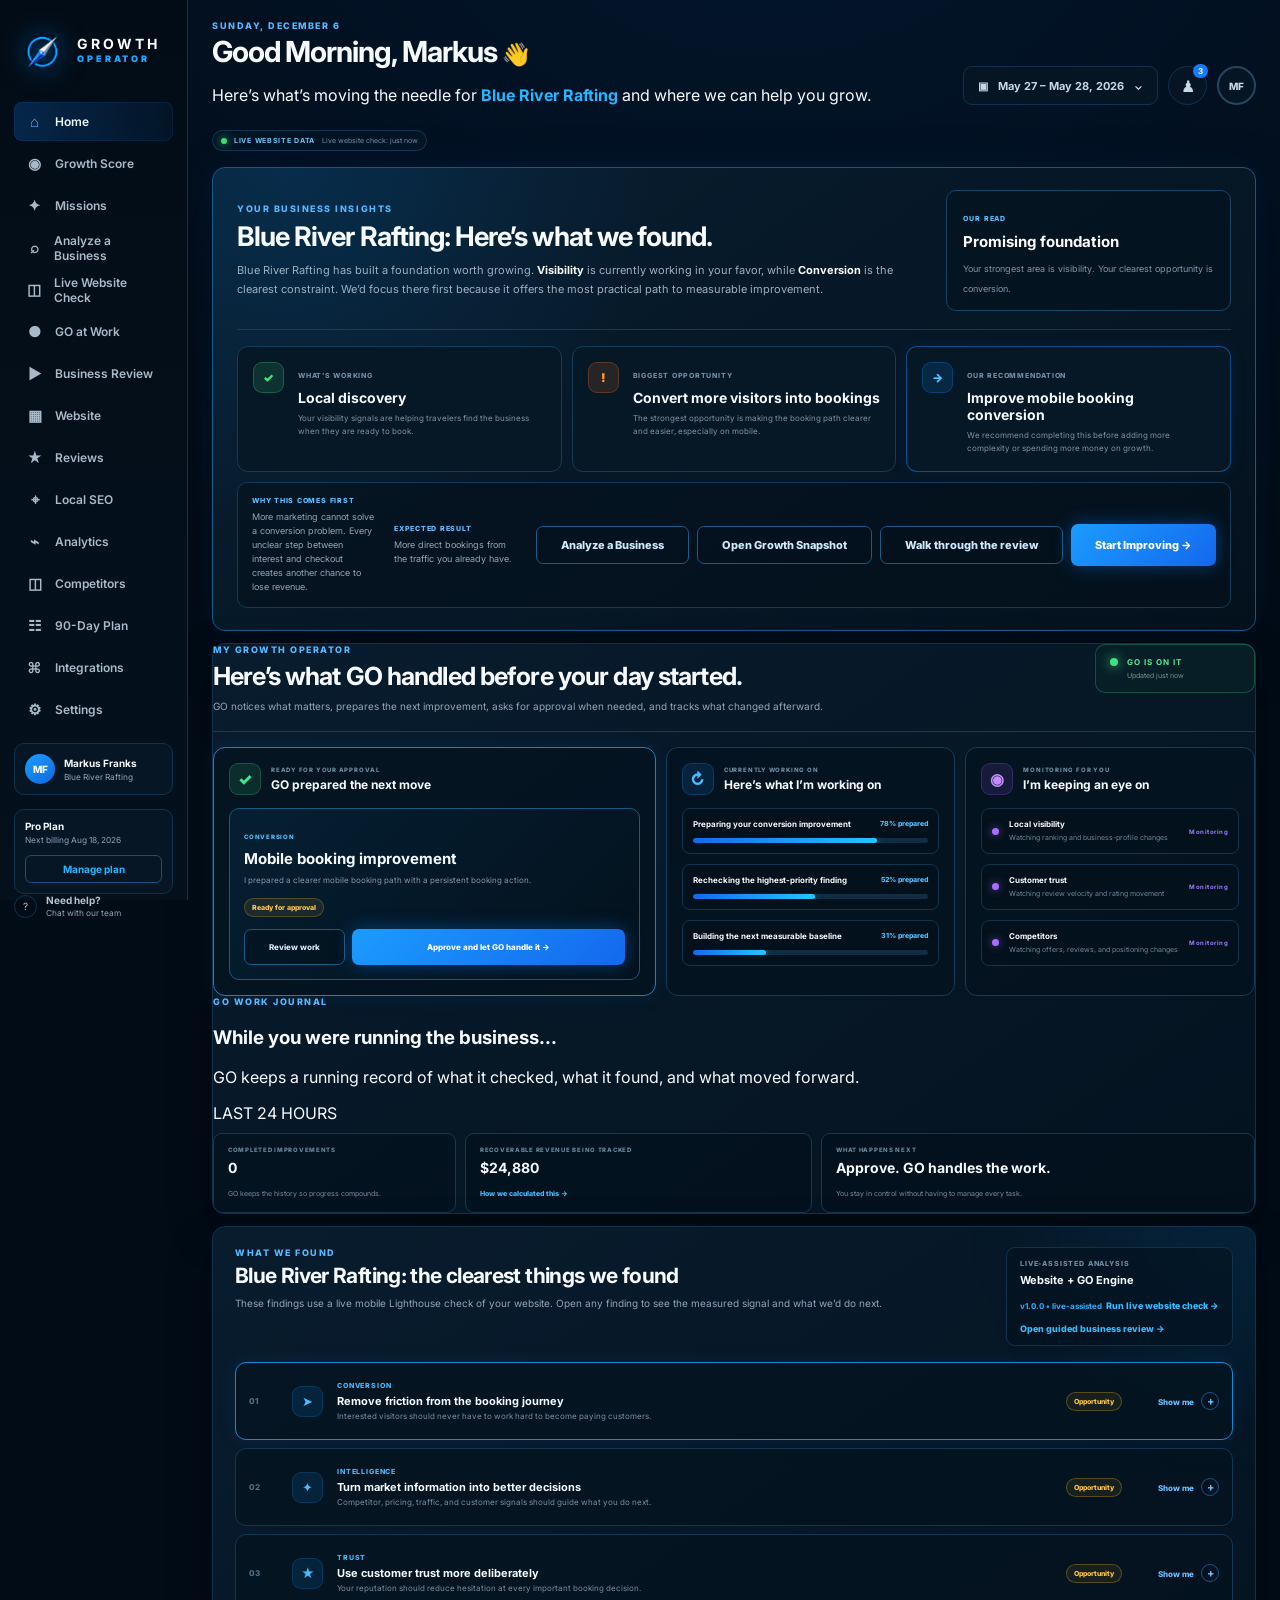
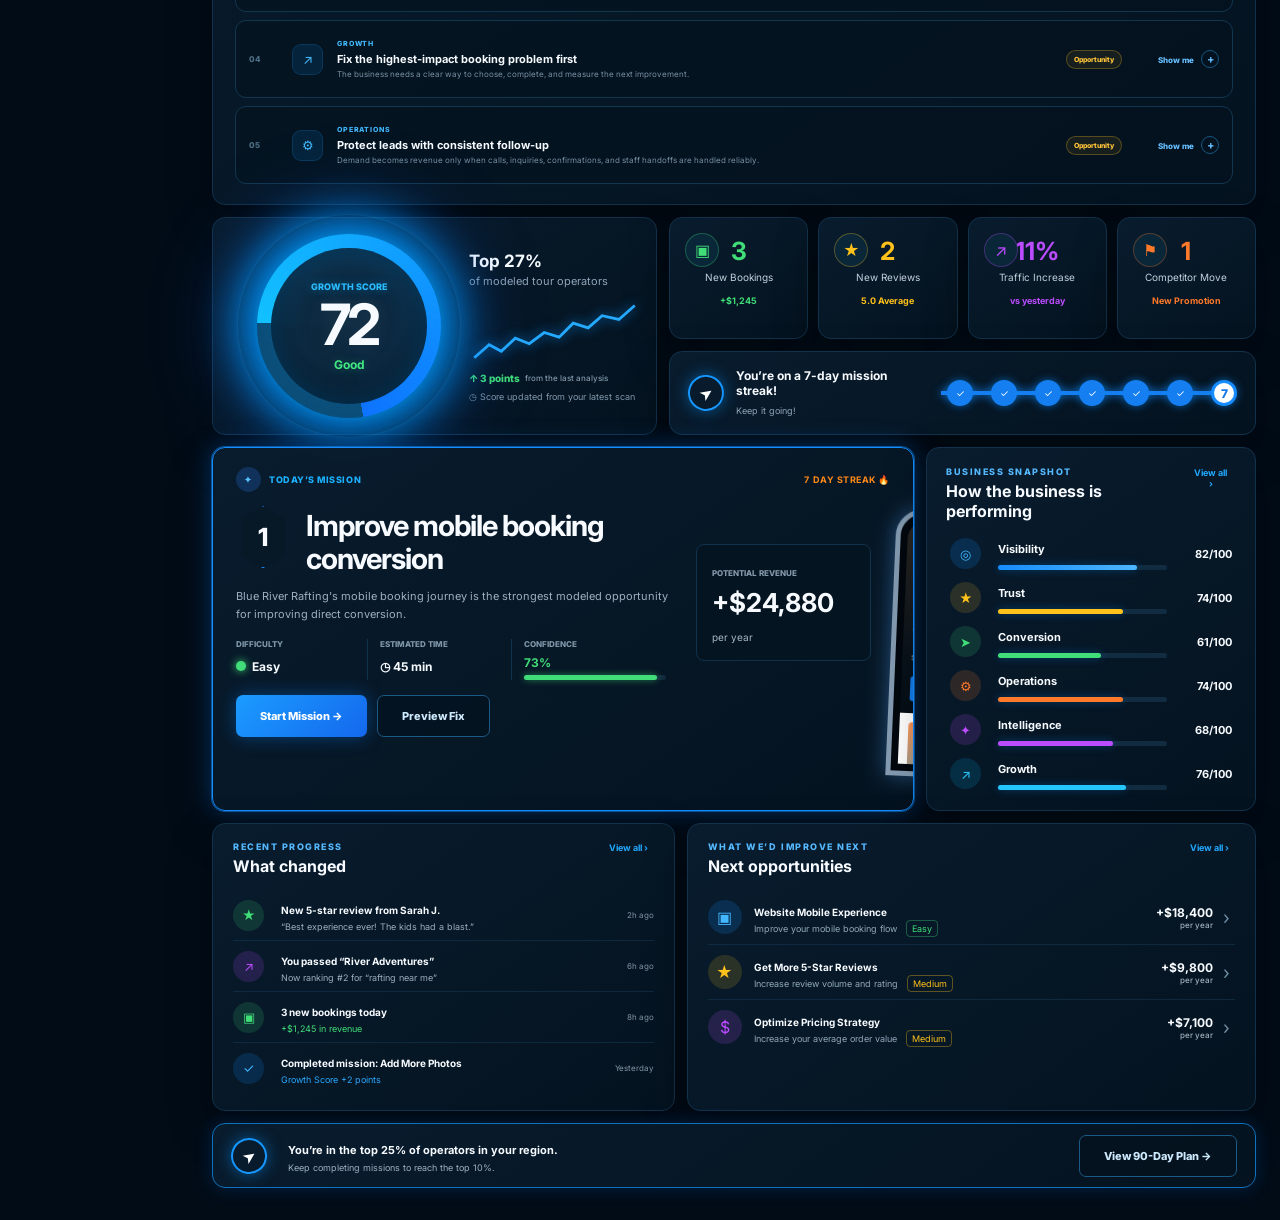
==== Pages/dashboard.html @ 83507f91 "feat: build real operator analysis and personalized growth snapshot - Add Operator Analyzer as the b" ====
<!DOCTYPE html>
<html lang="en">
<head>
  <meta charset="UTF-8">
  <meta name="viewport" content="width=device-width, initial-scale=1.0">
  <title>Growth Operator — Business Insights</title>
  <link rel="stylesheet" href="../styles.css">
</head>
<body>
  <div class="app-shell">
    <aside class="sidebar">
      <a class="brand dashboard-brand-lockup" href="dashboard.html" aria-label="Growth Operator home">
        <img class="dashboard-brand-mark" src="../Assets/growth-operator-mark-clean.png" alt="">
        <span class="dashboard-brand-type"><strong>GROWTH</strong><small>OPERATOR</small></span>
      </a>

      <nav class="nav" aria-label="Primary navigation">
        <a class="nav-link active" href="dashboard.html"><span>⌂</span>Home</a>
        <a class="nav-link" href="growth-score.html"><span>◉</span>Growth Score</a>
        <a class="nav-link" href="mission.html"><span>✦</span>Missions</a>
        <a class="nav-link" href="operator-analyzer.html"><span>⌕</span>Analyze a Business</a>
        <a class="nav-link" href="live-analysis.html"><span>◫</span>Live Website Check</a>
        <a class="nav-link" href="#go-workbench"><span>●</span>GO at Work</a>
        <a class="nav-link" href="business-review.html"><span>▶</span>Business Review</a>
        <a class="nav-link" href="#health"><span>▦</span>Website</a>
        <a class="nav-link" href="#activity"><span>★</span>Reviews</a>
        <a class="nav-link" href="#health"><span>⌖</span>Local SEO</a>
        <a class="nav-link" href="#kpis"><span>⌁</span>Analytics</a>
        <a class="nav-link" href="#opportunities"><span>◫</span>Competitors</a>
        <a class="nav-link" href="#plan"><span>☷</span>90-Day Plan</a>
        <a class="nav-link" href="#"><span>⌘</span>Integrations</a>
        <a class="nav-link" href="#"><span>⚙</span>Settings</a>
      </nav>

      <div class="sidebar-card user-card">
        <span class="mini-avatar" id="sidebar-avatar">MF</span>
        <div><strong id="sidebar-owner">Markus Franks</strong><small id="sidebar-business">Blue River Rafting</small></div>
      </div>
      <div class="sidebar-card plan-card"><strong>Pro Plan</strong><small>Next billing Aug 18, 2026</small><button type="button">Manage plan</button></div>
      <div class="sidebar-help"><span>?</span><div><strong>Need help?</strong><small>Chat with our team</small></div></div>
    </aside>

    <main class="main-content">
      <header class="topbar">
        <div>
          <p class="eyebrow" id="today-label">MY GROWTH OPERATOR</p>
          <h1 id="greeting">Good evening, Markus <span>👋</span></h1>
          <p id="briefing-line">Here’s what we found and what we’d focus on next.</p>
          <div class="scan-context" id="scan-context"><span></span><strong>PREVIEW ANALYSIS</strong><small id="scan-time">Just now</small></div>
        </div>
        <div class="top-actions">
          <button class="date-control" type="button">▣ <span>May 27 – May 28, 2026</span>⌄</button>
          <button class="icon-button" type="button" aria-label="Notifications">♟<b>3</b></button>
          <button class="avatar" id="top-avatar" type="button" aria-label="Profile">MF</button>
        </div>
      </header>

      <section class="growth-brief card" id="growth-brief">
        <div class="growth-brief__intro">
          <div>
            <p class="eyebrow">YOUR BUSINESS INSIGHTS</p>
            <h2><span id="brief-business-name">Blue River Rafting</span>: Here’s what we found.</h2>
            <p id="overall-assessment">Your business has a solid foundation. We found one clear opportunity that deserves your attention first.</p>
          </div>
          <div class="brief-score-summary">
            <small>OUR READ</small>
            <strong id="brief-summary-status">Strong foundation</strong>
            <span id="brief-summary-line">GO found a clear opportunity to win more direct bookings.</span>
          </div>
        </div>

        <div class="brief-insight-grid">
          <article class="brief-insight brief-working">
            <span class="brief-insight__icon">✓</span>
            <div><small>WHAT'S WORKING</small><h3 id="working-title">Customer trust</h3><p id="working-copy">Your strongest signals are giving travelers confidence to consider booking.</p></div>
          </article>
          <article class="brief-insight brief-opportunity">
            <span class="brief-insight__icon">!</span>
            <div><small>BIGGEST OPPORTUNITY</small><h3 id="opportunity-title">Booking conversion</h3><p id="opportunity-copy">More of your current visitors could become direct customers.</p></div>
          </article>
          <article class="brief-insight brief-recommendation">
            <span class="brief-insight__icon">→</span>
            <div><small>OUR RECOMMENDATION</small><h3 id="recommendation-title">Fix the highest-impact issue first</h3><p id="recommendation-copy">We recommend completing today's mission before investing in more traffic.</p></div>
          </article>
        </div>

        <div class="brief-why">
          <div><small>WHY THIS COMES FIRST</small><p id="recommendation-why">It creates the clearest path to measurable growth without adding unnecessary complexity.</p></div>
          <div><small>EXPECTED RESULT</small><p id="expected-result">More direct bookings from the traffic you already have.</p></div>
          <div class="brief-action-stack"><a class="secondary-button review-launch" href="operator-analyzer.html">Analyze a Business</a><a class="secondary-button review-launch" href="growth-snapshot.html">Open Growth Snapshot</a><a class="secondary-button review-launch" href="business-review.html">Walk through the review</a><button class="primary-button" id="brief-start-mission" type="button">Start Improving →</button></div>
        </div>
      </section>



      <section class="go-workbench card" id="go-workbench">
        <div class="go-workbench__header">
          <div>
            <p class="eyebrow">MY GROWTH OPERATOR</p>
            <h2 id="go-work-headline">Here’s what GO is moving forward.</h2>
            <p>GO notices what matters, prepares the next improvement, asks for approval when needed, and tracks what changed afterward.</p>
          </div>
          <div class="go-on-duty"><span></span><strong>GO IS ON IT</strong><small id="go-last-update">Updated just now</small></div>
        </div>

        <div class="go-work-grid">
          <article class="go-work-panel go-approval-panel">
            <div class="go-panel-heading"><span class="go-panel-icon approval">✓</span><div><small>READY FOR YOUR APPROVAL</small><h3>GO prepared the next move</h3></div></div>
            <div id="go-approval-list" class="go-approval-list"></div>
          </article>

          <article class="go-work-panel">
            <div class="go-panel-heading"><span class="go-panel-icon working">↻</span><div><small>CURRENTLY WORKING ON</small><h3>Here’s what I’m working on</h3></div></div>
            <div id="go-working-list" class="go-working-list"></div>
          </article>

          <article class="go-work-panel">
            <div class="go-panel-heading"><span class="go-panel-icon monitoring">◉</span><div><small>MONITORING FOR YOU</small><h3>I’m keeping an eye on</h3></div></div>
            <div id="go-monitoring-list" class="go-monitoring-list"></div>
          </article>
        </div>


        <section class="go-journal" aria-labelledby="go-journal-title">
          <div class="go-journal__heading">
            <div>
              <p class="eyebrow">GO WORK JOURNAL</p>
              <h3 id="go-journal-title">While you were running the business...</h3>
              <p>GO keeps a running record of what it checked, what it found, and what moved forward.</p>
            </div>
            <span class="go-journal-window">LAST 24 HOURS</span>
          </div>
          <div class="go-journal-list" id="go-journal-list"></div>
        </section>

        <div class="go-results-strip">
          <div><small>COMPLETED IMPROVEMENTS</small><strong id="go-completed-count">0</strong><span>GO keeps the history so progress compounds.</span></div>
          <div><small>RECOVERABLE REVENUE BEING TRACKED</small><strong id="go-revenue-tracked">$0</strong><button id="revenue-math-button" type="button">How we calculated this →</button></div>
          <div><small>WHAT HAPPENS NEXT</small><strong>Approve. GO handles the work.</strong><span>You stay in control without having to manage every task.</span></div>
        </div>
      </section>

      <section class="findings-section card" id="findings">
        <div class="findings-heading">
          <div>
            <p class="eyebrow">WHAT WE FOUND</p>
            <h2 id="findings-title">Your most important business findings</h2>
            <p id="findings-intro">We organized the clearest strengths and opportunities so you know what deserves attention first.</p>
          </div>
          <div class="findings-summary">
            <small id="findings-source-label">REVIEWED ACROSS</small>
            <strong id="findings-source-title">6 growth pillars</strong>
            <span id="findings-source-status">Preview analysis</span>
            <a class="live-check-link" href="live-analysis.html">Run live website check →</a>
            <a class="live-check-link review-link" href="business-review.html">Open guided business review →</a>
          </div>
        </div>
        <div class="findings-list" id="findings-list"></div>
      </section>

      <section class="summary-grid" id="kpis">
        <article class="score-overview card">
          <div class="score-ring" id="score-ring" aria-label="Growth score 76 out of 100"><div><small>GROWTH SCORE</small><strong id="growth-score" data-count="76">0</strong><span id="growth-status">Good</span></div></div>
          <div class="score-trend">
            <strong id="score-percentile">Top 32%</strong><span id="score-benchmark">of similar tour operators</span>
            <svg viewBox="0 0 180 75" role="img" aria-label="Upward score trend"><polyline points="4,64 20,50 33,57 48,43 63,49 79,37 95,42 110,27 126,32 141,19 159,23 176,8"/></svg>
            <div class="score-change" id="score-change">↑ 3 points <span>from the last analysis</span></div><small>◷ Score updated from your latest scan</small>
          </div>
        </article>

        <div class="kpi-area">
          <div class="kpi-strip">
            <article class="kpi-card card green"><span class="kpi-icon">▣</span><strong><b data-count="3">0</b></strong><p>New Bookings</p><small>+$1,245</small></article>
            <article class="kpi-card card gold"><span class="kpi-icon">★</span><strong><b data-count="2">0</b></strong><p>New Reviews</p><small>5.0 Average</small></article>
            <article class="kpi-card card purple"><span class="kpi-icon">↗</span><strong><b data-count="11">0</b>%</strong><p>Traffic Increase</p><small>vs yesterday</small></article>
            <article class="kpi-card card orange"><span class="kpi-icon">⚑</span><strong><b data-count="1">0</b></strong><p>Competitor Move</p><small>New Promotion</small></article>
          </div>
          <article class="streak-card card">
            <div class="streak-copy"><span class="streak-logo">➤</span><div><strong>You’re on a 7-day mission streak!</strong><small>Keep it going!</small></div></div>
            <div class="streak-track" aria-label="Seven day streak"><i>✓</i><i>✓</i><i>✓</i><i>✓</i><i>✓</i><i>✓</i><i class="current">7</i></div>
          </article>
        </div>
      </section>

      <section class="mission-layout" id="mission">
        <article class="mission-card card glow-card">
          <div class="mission-label"><span>✦</span>TODAY’S MISSION <b>7 DAY STREAK 🔥</b></div>
          <div class="mission-content">
            <div class="mission-copy">
              <div class="mission-title-row"><span class="mission-number">1</span><h2 id="mission-title">Improve Mobile<br>Booking Conversion</h2></div>
              <p id="mission-description">61% of your visitors are on mobile. Improving your booking experience could increase direct bookings and revenue.</p>
              <div class="mission-metrics">
                <div><small>DIFFICULTY</small><strong><span class="dot easy"></span>Easy</strong></div>
                <div><small>ESTIMATED TIME</small><strong>◷ 45 min</strong></div>
                <div><small>CONFIDENCE</small><strong class="confidence" id="mission-confidence">94%</strong><span class="confidence-bar"><i></i></span></div>
              </div>
              <div class="mission-actions"><button class="primary-button" id="start-mission" type="button">Start Mission →</button><button class="secondary-button" id="preview-fix" type="button">Preview Fix</button></div>
            </div>
            <div class="revenue-box"><small>POTENTIAL REVENUE</small><strong id="mission-revenue">+$18,400</strong><span>per year</span></div>
            <div class="phone-preview" aria-label="Mobile website preview">
              <div class="phone-speaker"></div><div class="phone-screen"><small>9:41</small><p id="phone-business">Blue River Rafting</p><h3>Adventure Starts Here.</h3><span>Safe, scenic, unforgettable.</span><button type="button">Book now</button><div class="phone-image"><i></i><i></i><i></i></div></div>
            </div>
          </div>
        </article>

        <article class="health-card card" id="health">
          <div class="section-heading"><div><p class="eyebrow">BUSINESS SNAPSHOT</p><h2>How the business is performing</h2></div><button class="text-button" type="button">View all ›</button></div>
          <div class="health-list" id="pillar-health-list">
            <button class="health-row" data-pillar="Visibility" type="button"><span class="health-icon blue">◎</span><div><strong>Visibility</strong><span><i></i></span></div><b>--</b></button>
            <button class="health-row" data-pillar="Trust" type="button"><span class="health-icon gold">★</span><div><strong>Trust</strong><span><i></i></span></div><b>--</b></button>
            <button class="health-row" data-pillar="Conversion" type="button"><span class="health-icon green">➤</span><div><strong>Conversion</strong><span><i></i></span></div><b>--</b></button>
            <button class="health-row" data-pillar="Operations" type="button"><span class="health-icon orange">⚙</span><div><strong>Operations</strong><span><i></i></span></div><b>--</b></button>
            <button class="health-row" data-pillar="Intelligence" type="button"><span class="health-icon purple">✦</span><div><strong>Intelligence</strong><span><i></i></span></div><b>--</b></button>
            <button class="health-row" data-pillar="Growth" type="button"><span class="health-icon cyan">↗</span><div><strong>Growth</strong><span><i></i></span></div><b>--</b></button>
          </div>
        </article>
      </section>

      <section class="lower-grid">
        <article class="activity-card card" id="activity">
          <div class="section-heading"><div><p class="eyebrow">RECENT PROGRESS</p><h2>What changed</h2></div><button class="text-button" type="button">View all ›</button></div>
          <div class="timeline">
            <article><span class="timeline-icon green">★</span><div><strong>New 5-star review from Sarah J.</strong><p>“Best experience ever! The kids had a blast.”</p></div><time>2h ago</time></article>
            <article><span class="timeline-icon purple">↗</span><div><strong>You passed “River Adventures”</strong><p>Now ranking #2 for “rafting near me”</p></div><time>6h ago</time></article>
            <article><span class="timeline-icon green">▣</span><div><strong>3 new bookings today</strong><p class="positive">+$1,245 in revenue</p></div><time>8h ago</time></article>
            <article><span class="timeline-icon blue">✓</span><div><strong>Completed mission: Add More Photos</strong><p class="blue-text">Growth Score +2 points</p></div><time>Yesterday</time></article>
          </div>
        </article>

        <article class="opportunity-card card" id="opportunities">
          <div class="section-heading"><div><p class="eyebrow">WHAT WE’D IMPROVE NEXT</p><h2>Next opportunities</h2></div><button class="text-button" type="button">View all ›</button></div>
          <div class="opportunity-list">
            <button type="button" data-opportunity="Website Mobile Experience"><span class="opportunity-icon blue">▣</span><div><strong>Website Mobile Experience</strong><p>Improve your mobile booking flow <em class="easy-tag">Easy</em></p></div><b>+$18,400<small>per year</small></b><i>›</i></button>
            <button type="button" data-opportunity="Get More 5-Star Reviews"><span class="opportunity-icon gold">★</span><div><strong>Get More 5-Star Reviews</strong><p>Increase review volume and rating <em>Medium</em></p></div><b>+$9,800<small>per year</small></b><i>›</i></button>
            <button type="button" data-opportunity="Optimize Pricing Strategy"><span class="opportunity-icon purple">$</span><div><strong>Optimize Pricing Strategy</strong><p>Increase your average order value <em>Medium</em></p></div><b>+$7,100<small>per year</small></b><i>›</i></button>
          </div>
        </article>
      </section>

      <section class="plan-banner card" id="plan"><span class="plan-logo">➤</span><div><strong>You’re in the top 25% of operators in your region.</strong><p>Keep completing missions to reach the top 10%.</p></div><button class="secondary-button" type="button">View 90-Day Plan →</button></section>
    </main>
  </div>

  <div class="modal-backdrop" id="modal" aria-hidden="true">
    <section class="modal" role="dialog" aria-modal="true" aria-labelledby="modal-title"><button class="modal-close" id="modal-close" type="button">×</button><p class="eyebrow" id="modal-eyebrow">GROWTH OPERATOR</p><h2 id="modal-title">Mission ready</h2><p id="modal-copy"></p><div class="modal-callout" id="modal-callout"></div><button class="primary-button" id="modal-action" type="button">Continue →</button></section>
  </div>
  <div class="toast" id="toast" role="status"></div>
  <script src="../js/intelligence-engine.js"></script>
  <script src="../js/go-engine.js"></script>
  <script src="../js/dashboard.js"></script>
</body>
</html>
---- styles.css ----
@import url('https://fonts.googleapis.com/css2?family=Inter:wght@400;500;600;700;800&display=swap');

:root{--bg:#020c17;--bg-2:#061322;--panel:#071827;--panel-2:#0a1d2f;--line:#12324b;--text:#f7fbff;--muted:#8ea4b8;--blue:#168cff;--blue-2:#00b8ff;--green:#40dd78;--gold:#ffc21a;--purple:#bb4cff;--orange:#ff792a;--shadow:0 18px 45px rgba(0,0,0,.32)}
*{box-sizing:border-box}html{scroll-behavior:smooth}body{margin:0;background:radial-gradient(circle at 60% -10%,rgba(0,121,255,.1),transparent 32%),var(--bg);color:var(--text);font-family:Inter,Arial,sans-serif;min-width:1180px}button,a{font:inherit}.app-shell{display:grid;grid-template-columns:188px 1fr;min-height:100vh}.sidebar{position:sticky;top:0;height:100vh;padding:18px 14px 16px;border-right:1px solid var(--line);background:linear-gradient(180deg,#020c16 0%,#04111d 100%);display:flex;flex-direction:column;z-index:20}.brand{display:flex;align-items:center;gap:12px;text-decoration:none;color:white;margin:0 4px 20px}.brand-mark{width:58px;height:58px;border-radius:50%;display:grid;place-items:center;position:relative;background:radial-gradient(circle,#0d2640 35%,#006fff 38%,#00b6ff 52%,transparent 55%);filter:drop-shadow(0 0 14px rgba(0,140,255,.8))}.brand-mark span{width:34px;height:8px;border-radius:100% 10% 100% 10%;background:white;transform:rotate(-43deg);box-shadow:0 0 8px white}.brand-name{display:grid;gap:3px;letter-spacing:.17em}.brand-name strong{font-size:14px}.brand-name small{font-size:11px;color:#18b7ff;font-weight:800}.nav{display:grid;gap:3px}.nav-link{height:39px;border-radius:8px;display:flex;align-items:center;gap:11px;padding:0 11px;color:#a9b9c8;text-decoration:none;font-size:12px;font-weight:600;transition:.2s}.nav-link span{width:19px;text-align:center;font-size:15px}.nav-link:hover,.nav-link.active{background:linear-gradient(90deg,rgba(18,129,255,.22),rgba(18,129,255,.07));color:#eaf7ff;box-shadow:inset 0 0 0 1px rgba(27,146,255,.09)}.nav-link.active span{color:#4cb5ff}.sidebar-card{border:1px solid var(--line);border-radius:10px;background:#061625;padding:10px;margin-top:14px}.user-card{display:flex;gap:9px;align-items:center}.mini-avatar,.avatar{display:grid;place-items:center;border-radius:50%;background:linear-gradient(145deg,#1b9eff,#1268dc);color:#fff;font-weight:800}.mini-avatar{width:30px;height:30px;font-size:10px}.sidebar-card div,.sidebar-card{font-size:10px}.sidebar-card strong{display:block;font-size:10px}.sidebar-card small{display:block;color:var(--muted);margin-top:3px}.plan-card button{width:100%;margin-top:10px;border:1px solid #16507c;background:transparent;color:#25b6ff;border-radius:6px;padding:7px;font-size:10px;font-weight:700}.sidebar-help{margin-top:auto;display:flex;gap:9px;align-items:center;color:#b7c4d0;font-size:10px}.sidebar-help>span{width:23px;height:23px;display:grid;place-items:center;border:1px solid var(--line);border-radius:50%}.sidebar-help small{display:block;color:var(--muted);margin-top:2px}.main-content{padding:20px 24px 32px;max-width:1510px;width:100%;margin:0 auto}.topbar{display:flex;align-items:center;justify-content:space-between;margin-bottom:16px}.topbar h1{margin:3px 0 5px;font-size:29px;letter-spacing:-.035em}.topbar h1 span{font-size:22px}.topbar>div>p:last-child{margin:0;color:var(--muted);font-size:12px}.eyebrow{margin:0;color:#55b9ff;font-size:9px;font-weight:800;letter-spacing:.17em}.top-actions{display:flex;align-items:center;gap:10px}.date-control,.icon-button,.avatar{border:1px solid var(--line);background:#061523;color:#c9d7e4}.date-control{height:39px;border-radius:9px;padding:0 14px;display:flex;align-items:center;gap:10px;font-size:11px;font-weight:700}.icon-button{width:39px;height:39px;border-radius:50%;position:relative}.icon-button b{position:absolute;top:-3px;right:-2px;background:#167cff;color:white;border-radius:12px;padding:2px 5px;font-size:8px}.avatar{width:39px;height:39px;border:2px solid #27465e;font-size:10px}.card{background:linear-gradient(145deg,rgba(9,29,47,.97),rgba(4,19,32,.98));border:1px solid var(--line);box-shadow:var(--shadow);border-radius:13px}.summary-grid{display:grid;grid-template-columns:445px 1fr;gap:12px}.score-overview{min-height:196px;display:grid;grid-template-columns:240px 1fr;padding:16px}.score-ring{width:184px;height:184px;border-radius:50%;margin:auto;display:grid;place-items:center;background:conic-gradient(var(--blue-2) 0 76%,rgba(18,55,84,.85) 76% 100%);box-shadow:0 0 32px rgba(0,142,255,.34);position:relative}.score-ring:before{content:"";position:absolute;inset:14px;border-radius:50%;background:radial-gradient(circle,#081a29 55%,#061421 73%);box-shadow:inset 0 0 28px rgba(0,122,255,.24)}.score-ring div{position:relative;text-align:center;display:grid}.score-ring small{font-size:9px;color:#25a8ff;font-weight:800}.score-ring strong{font-size:55px;line-height:1.08}.score-ring span{font-size:12px;color:var(--green);font-weight:700}.score-trend{display:flex;flex-direction:column;justify-content:center}.score-trend strong{font-size:17px}.score-trend span{color:var(--muted);font-size:11px;margin:3px 0 10px}.score-trend svg{width:100%;height:70px;overflow:visible}.score-trend polyline{fill:none;stroke:#149dff;stroke-width:3;filter:drop-shadow(0 0 5px #078bff)}.score-trend small{color:#8098ab;font-size:9px}.kpi-area{display:grid;gap:12px}.kpi-strip{display:grid;grid-template-columns:repeat(4,1fr);gap:10px}.kpi-card{min-height:112px;padding:14px;text-align:center;position:relative}.kpi-card .kpi-icon{position:absolute;left:15px;top:15px;width:34px;height:34px;border-radius:50%;display:grid;place-items:center;background:#0a2639;font-size:16px}.kpi-card strong{display:block;font-size:25px;margin-top:4px}.kpi-card p{font-size:10px;color:#c3d0dc;margin:5px 0}.kpi-card small{font-size:9px;font-weight:700}.kpi-card.green strong,.kpi-card.green small{color:var(--green)}.kpi-card.gold strong,.kpi-card.gold small{color:var(--gold)}.kpi-card.purple strong,.kpi-card.purple small{color:var(--purple)}.kpi-card.orange strong,.kpi-card.orange small{color:var(--orange)}.green .kpi-icon{color:var(--green);border:1px solid rgba(64,221,120,.3)}.gold .kpi-icon{color:var(--gold);border:1px solid rgba(255,194,26,.3)}.purple .kpi-icon{color:var(--purple);border:1px solid rgba(187,76,255,.3)}.orange .kpi-icon{color:var(--orange);border:1px solid rgba(255,121,42,.3)}.streak-card{min-height:72px;padding:11px 18px;display:flex;align-items:center;justify-content:space-between}.streak-copy{display:flex;gap:12px;align-items:center}.streak-copy strong{font-size:12px;display:block}.streak-copy small{font-size:9px;color:var(--muted)}.streak-logo,.plan-logo{width:36px;height:36px;border:2px solid #1597ff;border-radius:50%;display:grid;place-items:center;color:white;box-shadow:0 0 15px rgba(0,148,255,.5);transform:rotate(-35deg)}.streak-track{display:flex;align-items:center;position:relative}.streak-track:before{content:"";position:absolute;left:12px;right:12px;height:4px;background:#167ef0;box-shadow:0 0 10px #138dff}.streak-track i{position:relative;width:26px;height:26px;border-radius:50%;display:grid;place-items:center;background:#157ff1;margin-left:18px;font-style:normal;font-size:10px;box-shadow:0 0 9px rgba(0,139,255,.6)}.streak-track .current{background:white;color:#1678e8;border:3px solid #168cff;font-weight:800;font-size:12px}.mission-layout{display:grid;grid-template-columns:minmax(0,2.15fr) minmax(330px,.85fr);gap:12px;margin-top:12px}.mission-card{min-height:330px;padding:19px 23px 0;overflow:hidden;position:relative}.glow-card{border-color:#168cff;box-shadow:0 0 0 1px rgba(18,145,255,.5),0 0 25px rgba(0,127,255,.35),var(--shadow)}.mission-label{display:flex;align-items:center;gap:8px;color:#1cb1ff;font-size:9px;font-weight:800;letter-spacing:.06em}.mission-label>span{width:25px;height:25px;border-radius:50%;display:grid;place-items:center;background:#10325a;color:#55c2ff}.mission-label b{margin-left:auto;color:#ff8a18}.mission-content{display:grid;grid-template-columns:minmax(440px,1fr) 175px 190px;gap:20px;height:287px}.mission-copy{padding-top:14px}.mission-title-row{display:flex;align-items:flex-start;gap:16px}.mission-number{width:54px;height:62px;display:grid;place-items:center;font-size:25px;font-weight:800;background:#071827;clip-path:polygon(50% 0,90% 20%,90% 80%,50% 100%,10% 80%,10% 20%);border:1px solid #168cff;filter:drop-shadow(0 0 10px rgba(0,142,255,.7));flex:0 0 auto}.mission-title-row h2{font-size:29px;line-height:1.11;margin:4px 0 0;letter-spacing:-.035em}.mission-copy>p{max-width:590px;color:#9cb0c1;font-size:11px;line-height:1.7;margin:12px 0 15px}.mission-metrics{display:grid;grid-template-columns:1fr 1fr 1.15fr;gap:12px}.mission-metrics>div{padding-right:10px;border-right:1px solid var(--line)}.mission-metrics>div:last-child{border:0}.mission-metrics small{font-size:8px;color:#7f96a9;font-weight:800;display:block;margin-bottom:6px}.mission-metrics strong{font-size:12px}.dot{width:10px;height:10px;border-radius:50%;display:inline-block;margin-right:6px}.dot.easy{background:var(--green);box-shadow:0 0 8px var(--green)}.confidence{color:var(--green);display:block}.confidence-bar{display:block;height:5px;background:#122b3e;border-radius:4px;margin-top:5px}.confidence-bar i{display:block;width:94%;height:100%;border-radius:4px;background:var(--green);box-shadow:0 0 7px rgba(64,221,120,.55)}.mission-actions{display:flex;gap:10px;margin-top:15px}.primary-button,.secondary-button{height:42px;border-radius:7px;padding:0 24px;font-weight:800;font-size:11px;cursor:pointer}.primary-button{border:0;color:white;background:linear-gradient(135deg,#1b9cff,#1468ed);box-shadow:0 0 18px rgba(0,130,255,.38)}.secondary-button{border:1px solid #1b5986;color:#cde8fb;background:rgba(4,18,30,.65)}.revenue-box{align-self:start;margin-top:52px;border:1px solid var(--line);border-radius:8px;padding:15px;background:rgba(5,20,33,.78)}.revenue-box small{font-size:8px;color:#8498aa;font-weight:800}.revenue-box strong{display:block;font-size:26px;margin:7px 0}.revenue-box span{font-size:10px;color:#a7b7c4}.phone-preview{align-self:end;height:267px;width:174px;border:5px solid #849bb1;border-radius:27px 27px 0 0;transform:rotate(2.5deg);background:#02080d;padding:7px;box-shadow:0 0 22px rgba(80,166,255,.42);position:relative}.phone-speaker{position:absolute;top:5px;left:50%;transform:translateX(-50%);width:45px;height:5px;border-radius:4px;background:#31404c}.phone-screen{height:100%;border-radius:18px 18px 0 0;background:linear-gradient(rgba(2,8,13,.2),rgba(2,8,13,.9)),radial-gradient(circle at 70% 5%,#6b421f,#10202e 65%);padding:13px 9px;color:white;overflow:hidden}.phone-screen small{font-size:7px}.phone-screen p{font-size:7px;margin:10px 0 24px}.phone-screen h3{font-size:17px;line-height:1.2;margin:0 0 6px}.phone-screen span{font-size:7px;color:#d6dde3}.phone-screen button{display:block;border:0;border-radius:3px;background:#147ae7;color:white;font-size:7px;padding:8px 13px;margin:12px 0}.phone-image{background:#fff;margin:0 -9px;padding:9px;height:82px;display:flex;gap:4px}.phone-image i{flex:1;border-radius:4px;background:linear-gradient(135deg,#ff9250,#35a9d8)}.health-card{padding:18px 19px}.section-heading{display:flex;justify-content:space-between;align-items:flex-start;margin-bottom:14px}.section-heading h2{font-size:16px;margin:4px 0 0}.text-button{border:0;background:transparent;color:#22a9ff;font-size:9px;font-weight:700}.health-list{display:grid;gap:12px}.health-row{display:grid;grid-template-columns:42px 1fr 55px;gap:10px;align-items:center;background:transparent;border:0;color:inherit;text-align:left;padding:4px;cursor:pointer}.health-row:hover{transform:translateX(3px)}.health-icon,.timeline-icon,.opportunity-icon{border-radius:50%;display:grid;place-items:center}.health-icon{width:36px;height:36px;font-size:16px}.health-icon.blue,.timeline-icon.blue,.opportunity-icon.blue{background:rgba(18,142,255,.17);color:#43b8ff}.health-icon.green,.timeline-icon.green{background:rgba(64,221,120,.15);color:var(--green)}.health-icon.orange{background:rgba(255,121,42,.16);color:var(--orange)}.health-icon.purple,.timeline-icon.purple,.opportunity-icon.purple{background:rgba(187,76,255,.16);color:var(--purple)}.health-row div strong{font-size:11px}.health-row div>span{display:block;height:5px;border-radius:5px;background:#112c40;margin-top:8px}.health-row div>span i{display:block;width:var(--value);height:100%;border-radius:5px;background:linear-gradient(90deg,#168cff,#4cb7ff);box-shadow:0 0 8px rgba(0,145,255,.35)}.health-row:nth-child(2) div>span i{background:var(--green)}.health-row:nth-child(3) div>span i{background:var(--orange)}.health-row:nth-child(4) div>span i{background:var(--purple)}.health-row>b{font-size:11px;text-align:right}.lower-grid{display:grid;grid-template-columns:1fr 1.23fr;gap:12px;margin-top:12px}.activity-card,.opportunity-card{padding:17px 20px}.timeline{display:grid}.timeline article{display:grid;grid-template-columns:36px 1fr auto;gap:12px;align-items:center;padding:8px 0;border-bottom:1px solid rgba(18,50,75,.7)}.timeline article:last-child{border:0}.timeline-icon{width:31px;height:31px;font-size:13px}.timeline strong{font-size:10px}.timeline p{margin:3px 0 0;color:#9baebd;font-size:9px}.timeline time{font-size:8px;color:#8497a8}.positive{color:var(--green)!important}.blue-text{color:#28a8ff!important}.opportunity-list{display:grid}.opportunity-list button{display:grid;grid-template-columns:36px 1fr 90px 12px;gap:10px;align-items:center;background:transparent;border:0;color:inherit;text-align:left;padding:10px 0;border-bottom:1px solid rgba(18,50,75,.7);cursor:pointer}.opportunity-list button:last-child{border:0}.opportunity-list button:hover{background:rgba(255,255,255,.018)}.opportunity-icon{width:34px;height:34px}.opportunity-icon.gold{background:rgba(255,194,26,.14);color:var(--gold)}.opportunity-list strong{font-size:10px}.opportunity-list p{font-size:9px;color:#91a7b8;margin:3px 0 0}.opportunity-list em{font-style:normal;color:var(--gold);border:1px solid rgba(255,194,26,.35);border-radius:4px;padding:2px 5px;margin-left:6px}.opportunity-list .easy-tag{color:var(--green);border-color:rgba(64,221,120,.35)}.opportunity-list b{text-align:right;font-size:12px}.opportunity-list b small{display:block;font-size:8px;color:#a1b1bd;font-weight:500}.opportunity-list>button>i{font-style:normal;font-size:18px;color:#7290a7}.plan-banner{margin-top:12px;min-height:65px;padding:10px 18px;display:grid;grid-template-columns:44px 1fr auto;align-items:center;gap:13px;border-color:#0f72be;box-shadow:0 0 18px rgba(0,121,255,.2)}.plan-banner strong{font-size:11px}.plan-banner p{font-size:9px;color:#9bb0c1;margin:4px 0 0}.modal-backdrop{position:fixed;inset:0;background:rgba(0,7,13,.75);backdrop-filter:blur(8px);display:grid;place-items:center;z-index:100;opacity:0;pointer-events:none;transition:.2s}.modal-backdrop.open{opacity:1;pointer-events:auto}.modal{width:min(520px,90vw);background:linear-gradient(145deg,#0a2033,#06131f);border:1px solid #1a5f92;border-radius:16px;padding:28px;box-shadow:0 30px 90px rgba(0,0,0,.55),0 0 30px rgba(0,132,255,.24);position:relative;transform:translateY(10px);transition:.2s}.modal-backdrop.open .modal{transform:none}.modal h2{font-size:25px;margin:7px 0 10px}.modal>p:not(.eyebrow){font-size:12px;color:#9db0bf;line-height:1.7}.modal-close{position:absolute;right:14px;top:12px;border:0;background:transparent;color:#9fb1bf;font-size:25px}.modal-callout{border:1px solid var(--line);border-radius:9px;padding:14px;margin:17px 0;background:rgba(1,12,21,.45);font-size:11px;line-height:1.6}.toast{position:fixed;right:24px;bottom:24px;background:#0d2740;border:1px solid #177ac1;border-radius:8px;padding:12px 16px;font-size:11px;box-shadow:var(--shadow);transform:translateY(20px);opacity:0;transition:.2s;z-index:120}.toast.show{transform:none;opacity:1}@media(max-width:1250px){.main-content{padding:18px}.summary-grid{grid-template-columns:400px 1fr}.mission-content{grid-template-columns:minmax(380px,1fr) 150px 165px}.mission-title-row h2{font-size:25px}}

/* =========================================================
   BUILD 010 ÃƒÆ’Ã‚Â¢ÃƒÂ¢Ã¢â‚¬Å¡Ã‚Â¬ÃƒÂ¢Ã¢â€šÂ¬Ã‚Â PUBLIC LANDING + ASSESSMENT EXPERIENCE
   ========================================================= */
.assessment-page{min-width:0;overflow-x:hidden;background:radial-gradient(circle at 14% 12%,rgba(0,145,255,.14),transparent 28%),radial-gradient(circle at 88% 20%,rgba(0,86,255,.12),transparent 30%),#020b14}.assessment-page::before{content:"";position:fixed;inset:0;pointer-events:none;opacity:.28;background-image:linear-gradient(rgba(53,125,178,.06) 1px,transparent 1px),linear-gradient(90deg,rgba(53,125,178,.06) 1px,transparent 1px);background-size:44px 44px;mask-image:linear-gradient(to bottom,black,transparent 78%)}
.public-header{position:relative;z-index:20;width:min(1240px,calc(100% - 48px));height:84px;margin:0 auto;display:flex;align-items:center;justify-content:space-between;gap:28px}.public-brand img,.footer-brand img{width:170px;max-height:58px;object-fit:contain;object-position:left center;filter:drop-shadow(0 0 14px rgba(0,145,255,.28))}.public-nav{display:flex;align-items:center;gap:30px}.public-nav a{color:#9fb4c6;font-size:13px;font-weight:700;text-decoration:none;transition:.2s}.public-nav a:hover{color:#fff}.header-cta{min-height:42px;display:inline-flex;align-items:center;justify-content:center;padding:0 18px;border:1px solid rgba(43,157,255,.5);border-radius:9px;background:rgba(12,108,204,.14);color:#dff3ff;text-decoration:none;font-size:12px;font-weight:800}
.assessment-hero{position:relative;z-index:2;width:min(1240px,calc(100% - 48px));min-height:710px;margin:0 auto;padding:76px 0 94px;display:grid;grid-template-columns:minmax(0,1fr) minmax(500px,.93fr);align-items:center;gap:68px}.hero-glow{position:absolute;border-radius:50%;pointer-events:none;filter:blur(70px);opacity:.55}.hero-glow-one{width:240px;height:240px;background:#006eff;left:-130px;top:80px}.hero-glow-two{width:250px;height:250px;background:#00b8ff;right:-140px;bottom:60px;opacity:.2}.hero-copy{position:relative;z-index:2}.hero-kicker,.section-kicker{margin:0;color:#4fbdff;font-size:10px;font-weight:800;letter-spacing:.17em}.hero-kicker{display:flex;align-items:center;gap:9px}.hero-kicker span{width:7px;height:7px;border-radius:50%;background:#3ce98a;box-shadow:0 0 12px #3ce98a}.hero-copy h1{max-width:700px;margin:18px 0 20px;font-size:clamp(48px,6vw,82px);line-height:.98;letter-spacing:-.06em}.hero-subtitle{max-width:640px;margin:0;color:#9cb0c1;font-size:17px;line-height:1.75}.hero-actions{display:flex;align-items:center;gap:12px;margin-top:32px}.hero-primary,.hero-secondary{min-height:52px;display:inline-flex;align-items:center;justify-content:center;border-radius:10px;padding:0 22px;text-decoration:none;font-size:13px;font-weight:800}.hero-primary{gap:12px;color:#fff;background:linear-gradient(135deg,#20a6ff,#1267ed);box-shadow:0 14px 34px rgba(0,117,255,.32),0 0 22px rgba(0,153,255,.25)}.hero-secondary{border:1px solid #17466a;background:rgba(5,22,37,.7);color:#c3d9e9}.hero-proof{margin-top:20px;display:flex;flex-wrap:wrap;gap:16px;color:#7f98ab;font-size:11px}
.hero-product{position:relative;min-height:490px;display:grid;place-items:center}.preview-window{width:100%;max-width:570px;border:1px solid rgba(40,137,207,.55);border-radius:20px;overflow:hidden;background:linear-gradient(145deg,rgba(8,29,47,.98),rgba(2,14,24,.98));box-shadow:0 35px 90px rgba(0,0,0,.45),0 0 40px rgba(0,123,255,.15);transform:perspective(1200px) rotateY(-4deg) rotateX(1deg)}.preview-topbar{height:48px;display:flex;align-items:center;gap:7px;padding:0 16px;border-bottom:1px solid rgba(29,84,123,.55);background:rgba(2,13,23,.78)}.preview-dot{width:7px;height:7px;border-radius:50%;background:#21425a}.preview-topbar small{margin-left:auto;color:#5dbfff;font-size:8px;font-weight:800;letter-spacing:.15em}.preview-body{padding:18px;display:grid;gap:14px}.preview-score-card{min-height:245px;display:grid;grid-template-columns:220px 1fr;align-items:center;gap:24px;padding:18px;border:1px solid #123e5c;border-radius:14px;background:radial-gradient(circle at 28% 50%,rgba(0,132,255,.11),transparent 34%),rgba(4,20,34,.95)}.mini-score-ring{width:190px;height:190px;display:grid;place-items:center;margin:auto;border-radius:50%;position:relative;background:conic-gradient(from -42deg,#10bdff 0 18%,#147cff 18% 46%,rgba(19,67,103,.6) 46% 54%,#147cff 54% 81%,#10bdff 81% 92%,rgba(19,67,103,.6) 92% 100%);filter:drop-shadow(0 0 16px rgba(0,148,255,.55))}.mini-score-ring::before{content:"";position:absolute;inset:14px;border-radius:50%;background:radial-gradient(circle,#071a2a 52%,#03101b 100%);box-shadow:inset 0 0 30px rgba(0,144,255,.22)}.mini-score-ring div{position:relative;text-align:center;display:grid}.mini-score-ring small{font-size:8px;color:#25b7ff;font-weight:800}.mini-score-ring strong{font-size:58px;line-height:1.04}.mini-score-ring span{font-size:12px;color:#3ee47f;font-weight:800}.preview-score-copy small{color:#5dbfff;font-size:8px;font-weight:800;letter-spacing:.12em}.preview-score-copy strong{display:block;margin:10px 0 12px;font-size:22px;line-height:1.2}.preview-score-copy p{margin:0;color:#7790a3;font-size:10px}.preview-score-copy b{display:block;margin-top:5px;color:#40e783;font-size:22px}.preview-mission-card{min-height:112px;display:flex;justify-content:space-between;gap:20px;align-items:center;padding:20px;border:1px solid #148fff;border-radius:14px;background:linear-gradient(135deg,rgba(0,123,255,.12),rgba(5,20,34,.95));box-shadow:0 0 24px rgba(0,132,255,.15)}.preview-mission-card small{color:#4dbdff;font-size:8px;font-weight:800}.preview-mission-card strong{display:block;margin:7px 0 5px;font-size:16px}.preview-mission-card p{margin:0;color:#8095a7;font-size:9px}.preview-mission-card>span{white-space:nowrap;color:#42e982;font-size:10px;font-weight:800}.floating-insight{position:absolute;display:flex;align-items:center;gap:10px;min-width:205px;padding:12px 14px;border:1px solid rgba(37,130,198,.52);border-radius:12px;background:rgba(4,19,32,.92);box-shadow:0 18px 40px rgba(0,0,0,.32);backdrop-filter:blur(14px)}.floating-insight small{display:block;color:#6d91a9;font-size:7px;font-weight:800}.floating-insight strong{display:block;margin-top:4px;font-size:10px}.insight-icon{width:32px;height:32px;border-radius:50%;display:grid;place-items:center;background:rgba(18,142,255,.16);color:#39baff}.insight-one{left:-28px;top:30px}.insight-two{right:-24px;bottom:42px}
.how-section,.pillars-section,.assessment-section{position:relative;z-index:2;width:min(1240px,calc(100% - 48px));margin:0 auto}.how-section{padding:92px 0}.pillars-section{padding:74px 0 102px}.section-intro{max-width:720px;margin-bottom:38px}.section-intro h2,.assessment-copy h2{margin:12px 0 14px;font-size:clamp(32px,4vw,50px);letter-spacing:-.045em;line-height:1.06}.section-intro>p:last-child,.assessment-copy>p{color:#8fa5b8;font-size:14px;line-height:1.75}.how-grid{display:grid;grid-template-columns:repeat(3,1fr);gap:14px}.how-grid article,.pillars-grid article{border:1px solid #12334c;border-radius:15px;background:linear-gradient(145deg,rgba(8,27,44,.86),rgba(3,16,27,.92));box-shadow:0 20px 50px rgba(0,0,0,.18)}.how-grid article{padding:28px;min-height:220px}.how-grid article>span{font-size:11px;color:#38b8ff;font-weight:800}.how-grid h3,.pillars-grid h3{margin:28px 0 10px;font-size:18px}.how-grid p,.pillars-grid p{margin:0;color:#8299ab;font-size:12px;line-height:1.7}.pillars-grid{display:grid;grid-template-columns:repeat(3,1fr);gap:14px}.pillars-grid article{min-height:205px;padding:24px}.pillars-grid article>span{width:44px;height:44px;border-radius:12px;display:grid;place-items:center;background:rgba(19,139,255,.13);border:1px solid rgba(34,152,255,.25);color:#4cc0ff;font-size:19px}.pillars-grid h3{margin:20px 0 9px}
.assessment-section{margin-bottom:100px;padding:56px;display:grid;grid-template-columns:.88fr 1.12fr;gap:64px;border:1px solid #14527b;border-radius:22px;background:radial-gradient(circle at 8% 10%,rgba(0,142,255,.13),transparent 34%),linear-gradient(145deg,rgba(8,29,47,.97),rgba(3,15,26,.99));box-shadow:0 28px 80px rgba(0,0,0,.32)}.assessment-copy{padding-top:20px}.assessment-promise{display:grid;gap:18px;margin-top:32px}.assessment-promise>div{display:flex;gap:12px}.assessment-promise>div>span{width:27px;height:27px;flex:0 0 27px;border-radius:50%;display:grid;place-items:center;background:rgba(51,223,124,.13);border:1px solid rgba(51,223,124,.25);color:#42e982;font-size:11px}.assessment-promise p{margin:0}.assessment-promise strong{display:block;font-size:12px}.assessment-promise small{display:block;margin-top:4px;color:#7e95a8;font-size:10px}.assessment-form{padding:28px;border:1px solid #17415f;border-radius:16px;background:rgba(3,17,29,.82);box-shadow:0 24px 60px rgba(0,0,0,.26)}.form-heading{display:flex;align-items:center;gap:12px;margin-bottom:24px}.form-logo-mark{width:42px;height:42px;border-radius:12px;display:grid;place-items:center;color:#4cc2ff;background:rgba(16,126,236,.16);border:1px solid rgba(32,153,255,.25)}.form-heading small{font-size:8px;color:#4ebdff;font-weight:800}.form-heading h3{margin:5px 0 0;font-size:18px}.assessment-form label{display:grid;gap:8px;margin-bottom:16px;color:#bdcddd;font-size:10px;font-weight:700}.assessment-form input,.assessment-form select{width:100%;height:48px;padding:0 13px;border:1px solid #153b57;border-radius:9px;outline:0;background:#061624;color:#f6fbff;font:inherit;font-size:12px;transition:.2s}.assessment-form input::placeholder{color:#5e778b}.assessment-form input:focus,.assessment-form select:focus{border-color:#158fff;box-shadow:0 0 0 3px rgba(21,143,255,.11)}.assessment-form .input-error{border-color:#ff6678}.field-error{min-height:11px;color:#ff7585;font-size:8px}.form-row{display:grid;grid-template-columns:1fr 1fr;gap:12px}.assessment-submit{width:100%;height:52px;margin-top:4px;padding:0 18px;border:0;border-radius:10px;display:flex;align-items:center;justify-content:space-between;cursor:pointer;color:#fff;background:linear-gradient(135deg,#20a5ff,#1164ed);box-shadow:0 16px 35px rgba(0,111,255,.25);font-weight:800}.assessment-submit b{font-size:20px}.assessment-submit:disabled{opacity:.65;cursor:wait}.form-note{margin:12px 0 0;text-align:center;color:#677f92;font-size:8px;line-height:1.5}
.public-footer{position:relative;z-index:2;width:min(1240px,calc(100% - 48px));margin:0 auto;padding:28px 0 42px;border-top:1px solid #102d43;display:grid;grid-template-columns:auto 1fr auto;align-items:center;gap:28px}.footer-brand img{width:135px}.public-footer p{margin:0;color:#70889b;font-size:10px}.public-footer small{color:#60788b;font-size:9px}
.scan-overlay{position:fixed;inset:0;z-index:1000;display:grid;place-items:center;padding:24px;background:rgba(0,7,13,.88);backdrop-filter:blur(16px);opacity:0;visibility:hidden;transition:.25s}.scan-overlay.open{opacity:1;visibility:visible}.scan-open{overflow:hidden}.scan-panel{width:min(560px,100%);padding:38px;border:1px solid #17679d;border-radius:20px;background:radial-gradient(circle at 50% 0,rgba(0,145,255,.18),transparent 34%),linear-gradient(145deg,#092136,#03111d);box-shadow:0 35px 100px rgba(0,0,0,.55);text-align:center}.scan-panel>img{width:120px;height:78px;object-fit:contain;filter:drop-shadow(0 0 18px rgba(0,145,255,.45))}.scan-panel h2{margin:12px 0 9px;font-size:30px}.scan-panel>p:not(.section-kicker){margin:0;color:#8fa5b7;font-size:12px}.scan-progress{height:7px;margin:25px 0 20px;border-radius:99px;background:#102d42;overflow:hidden}.scan-progress span{display:block;width:0;height:100%;border-radius:99px;background:linear-gradient(90deg,#166df2,#18c5ff);box-shadow:0 0 14px #119cff;transition:.5s}.scan-status{display:grid;gap:8px;text-align:left}.scan-row{min-height:44px;display:grid;grid-template-columns:27px 1fr 18px;align-items:center;gap:10px;padding:0 12px;border:1px solid #13354e;border-radius:9px;color:#6e879a;background:rgba(4,18,30,.58)}.scan-row>span{width:22px;height:22px;border-radius:50%;display:grid;place-items:center;background:#0d2b42;color:#6e8da4;font-size:8px;font-weight:800}.scan-row p{margin:0;font-size:10px;font-weight:700}.scan-row i{width:7px;height:7px;border-radius:50%;background:#315066}.scan-row.active{border-color:#147ec2;color:#dbf1ff}.scan-row.active>span{background:#127fe4;color:#fff}.scan-row.active i{background:#2fc7ff;box-shadow:0 0 10px #2fc7ff;animation:scanPulse 1s infinite}.scan-row.complete{color:#a8c0d2}.scan-row.complete>span{background:rgba(55,222,123,.16);color:#40e17e}.scan-row.complete i{background:#40e17e}@keyframes scanPulse{50%{opacity:.25;transform:scale(.7)}}.scan-cancel{margin-top:18px;border:0;background:transparent;color:#6e889c;cursor:pointer;font-size:9px;font-weight:700}
@media(max-width:980px){.public-nav{display:none}.assessment-hero{grid-template-columns:1fr;padding-top:54px}.hero-product{min-height:450px}.how-grid,.pillars-grid{grid-template-columns:1fr 1fr}.assessment-section{grid-template-columns:1fr;gap:34px;padding:38px}}@media(max-width:640px){.public-header,.assessment-hero,.how-section,.pillars-section,.assessment-section,.public-footer{width:min(100% - 28px,1240px)}.public-header{height:72px}.public-brand img{width:130px}.header-cta{display:none}.assessment-hero{padding:42px 0 70px;gap:38px}.hero-copy h1{font-size:48px}.hero-subtitle{font-size:14px}.hero-actions{align-items:stretch;flex-direction:column}.hero-primary,.hero-secondary{width:100%}.hero-proof{display:grid;gap:8px}.hero-product{min-height:auto}.preview-window{transform:none}.preview-score-card{grid-template-columns:1fr;padding:16px}.mini-score-ring{width:160px;height:160px}.floating-insight{display:none}.how-grid,.pillars-grid{grid-template-columns:1fr}.assessment-section{padding:24px;margin-bottom:56px}.assessment-form{padding:20px}.form-row{grid-template-columns:1fr}.public-footer{grid-template-columns:1fr;text-align:center;justify-items:center}.footer-brand img{object-position:center}}

/* =========================================================
   BUILD 012 ÃƒÂ¢Ã¢â€šÂ¬Ã¢â‚¬Â PERSONALIZED COMMAND CENTER
   ========================================================= */
.dashboard-brand-logo{width:148px;height:70px;object-fit:contain;object-position:left center;filter:drop-shadow(0 0 14px rgba(0,145,255,.28))}.brand{margin-bottom:14px}.scan-context{display:inline-flex;align-items:center;gap:7px;margin-top:9px;padding:5px 8px;border:1px solid rgba(54,140,196,.28);border-radius:999px;background:rgba(6,27,43,.55);color:#6f91a8;font-size:8px}.scan-context>span{width:6px;height:6px;border-radius:50%;background:var(--green);box-shadow:0 0 9px var(--green)}.scan-context strong{color:#6dc6f7;font-size:7px;letter-spacing:.1em}.scan-context small{font-size:7px}.score-overview{overflow:visible}.score-ring{--score:76;background:repeating-conic-gradient(from -38deg,#15c2ff 0 13deg,#147cff 13deg 28deg,rgba(20,71,105,.72) 28deg 34deg);filter:drop-shadow(0 0 16px rgba(0,158,255,.66));isolation:isolate}.score-ring::after{content:"";position:absolute;inset:-10px;border-radius:50%;border:1px solid rgba(0,188,255,.16);box-shadow:0 0 34px rgba(0,142,255,.25);z-index:-2;animation:scorePulse012 3.2s ease-in-out infinite}.score-ring:before{inset:15px;background:radial-gradient(circle,#071a2a 52%,#03101b 100%);box-shadow:inset 0 0 32px rgba(0,144,255,.28),0 0 16px rgba(0,149,255,.2)}.score-change{display:flex;align-items:center;gap:5px;margin:4px 0 7px;color:var(--green);font-size:10px;font-weight:800}.score-change span{margin:0;color:#8098ab;font-size:8px;font-weight:500}.health-list{gap:7px}.health-row{grid-template-columns:38px 1fr 55px;padding:2px 4px}.health-icon{width:31px;height:31px;font-size:13px}.health-icon.gold{background:rgba(255,194,26,.14);color:var(--gold)}.health-icon.cyan{background:rgba(0,190,255,.14);color:#2cc8ff}.health-row:nth-child(1) div>span i{background:linear-gradient(90deg,#168cff,#4cb7ff)}.health-row:nth-child(2) div>span i{background:var(--gold)}.health-row:nth-child(3) div>span i{background:var(--green)}.health-row:nth-child(4) div>span i{background:var(--orange)}.health-row:nth-child(5) div>span i{background:var(--purple)}.health-row:nth-child(6) div>span i{background:#23c6ff}.mission-card{min-height:346px}.data-personalized{color:#3ee47f}@keyframes scorePulse012{0%,100%{opacity:.58;transform:scale(.99)}50%{opacity:1;transform:scale(1.035)}}

/* =========================================================
   BUILD 012.1 ÃƒÂ¢Ã¢â€šÂ¬Ã¢â‚¬Â SIGNATURE GROWTH SCORE RESTORATION
   ========================================================= */
.score-overview{
  grid-template-columns:240px 1fr;
  overflow:visible;
  background:
    radial-gradient(circle at 26% 50%,rgba(0,145,255,.11),transparent 35%),
    linear-gradient(145deg,rgba(9,29,47,.97),rgba(4,19,32,.98));
}

.score-ring{
  --score:76;
  width:184px;
  height:184px;
  isolation:isolate;
  background:
    conic-gradient(
      from -88deg,
      #17c9ff 0%,
      #159cff calc(var(--score) * .52%),
      #126cff calc(var(--score) * 1%),
      rgba(17,55,82,.86) calc(var(--score) * 1%),
      rgba(17,55,82,.86) 100%
    );
  box-shadow:
    0 0 0 1px rgba(53,191,255,.2),
    0 0 24px rgba(0,148,255,.44),
    0 0 58px rgba(0,105,255,.22);
  filter:none;
  animation:scoreBreathe0121 3.6s ease-in-out infinite;
}

.score-ring::before{
  inset:14px;
  z-index:1;
  background:
    radial-gradient(circle at 50% 42%,rgba(12,39,61,.98) 0 46%,#061624 73%,#03101a 100%);
  box-shadow:
    inset 0 0 34px rgba(0,145,255,.24),
    inset 0 0 0 1px rgba(94,203,255,.09),
    0 0 18px rgba(0,145,255,.22);
}

.score-ring::after{
  content:"";
  position:absolute;
  inset:-12px;
  z-index:-1;
  border-radius:50%;
  border:1px solid rgba(38,176,255,.16);
  background:radial-gradient(circle,rgba(0,157,255,.13),transparent 68%);
  box-shadow:0 0 34px rgba(0,139,255,.2);
  pointer-events:none;
}

.score-ring>div{
  z-index:2;
  gap:2px;
}

.score-ring small{
  color:#2bbcff;
  text-shadow:0 0 10px rgba(20,177,255,.45);
}

.score-ring strong{
  font-size:57px;
  letter-spacing:-.055em;
  text-shadow:0 0 18px rgba(255,255,255,.08);
}

.score-ring span{
  color:#42e982;
  text-shadow:0 0 10px rgba(66,233,130,.25);
}

.score-trend svg polyline{
  stroke:#24aaff;
  stroke-width:3;
  filter:drop-shadow(0 0 6px rgba(0,145,255,.8));
}

@keyframes scoreBreathe0121{
  0%,100%{transform:scale(.99);box-shadow:0 0 0 1px rgba(53,191,255,.18),0 0 22px rgba(0,148,255,.38),0 0 50px rgba(0,105,255,.18)}
  50%{transform:scale(1.018);box-shadow:0 0 0 1px rgba(75,205,255,.28),0 0 31px rgba(0,160,255,.56),0 0 68px rgba(0,105,255,.28)}
}


/* Build 013 ÃƒÂ¢Ã¢â€šÂ¬Ã¢â‚¬Â stronger score identity + human dashboard briefing */
#briefing-line strong{color:#28b6ff;font-weight:700}
.score-ring{
  filter:drop-shadow(0 0 18px rgba(0,174,255,.78)) drop-shadow(0 0 34px rgba(0,112,255,.42));
  box-shadow:0 0 30px rgba(0,168,255,.55),0 0 68px rgba(0,103,255,.25),inset 0 0 24px rgba(0,172,255,.18)!important;
}
.score-ring::before{box-shadow:inset 0 0 38px rgba(0,178,255,.31),0 0 24px rgba(0,142,255,.38)!important}
.score-ring::after{content:"";position:absolute;inset:-20px;border-radius:50%;border:1px solid rgba(63,191,255,.12);box-shadow:0 0 38px rgba(0,154,255,.24);animation:scoreHalo 3.4s ease-in-out infinite;pointer-events:none}
@keyframes scoreHalo{0%,100%{opacity:.46;transform:scale(.985)}50%{opacity:1;transform:scale(1.03)}}

/* =========================================================
   BUILD 014 ÃƒÂ¢Ã¢â€šÂ¬Ã¢â‚¬Â CONSULTATIVE GROWTH BRIEF
   ========================================================= */
.growth-brief{margin-bottom:12px;padding:22px 24px;border-color:#175985;background:radial-gradient(circle at 8% 0,rgba(0,145,255,.13),transparent 34%),linear-gradient(145deg,rgba(9,31,50,.98),rgba(4,18,30,.99));box-shadow:0 22px 60px rgba(0,0,0,.3),0 0 30px rgba(0,126,255,.1)}
.growth-brief__intro{display:grid;grid-template-columns:1fr 285px;gap:28px;align-items:center;padding-bottom:18px;border-bottom:1px solid rgba(21,74,108,.7)}
.growth-brief__intro h2{margin:6px 0 8px;font-size:27px;letter-spacing:-.035em}.growth-brief__intro>div>p:last-child{max-width:780px;margin:0;color:#9bb0c1;font-size:11px;line-height:1.7}.growth-brief__intro strong{color:#fff}
.brief-score-summary{padding:14px 16px;border:1px solid #164564;border-radius:10px;background:rgba(4,18,30,.68)}.brief-score-summary small{color:#56bdff;font-size:7px;font-weight:800;letter-spacing:.13em}.brief-score-summary strong{display:block;margin:7px 0 5px;font-size:15px}.brief-score-summary span{color:#7d95a7;font-size:9px;line-height:1.5}
.brief-insight-grid{display:grid;grid-template-columns:repeat(3,1fr);gap:10px;margin-top:16px}.brief-insight{min-height:126px;padding:15px;display:grid;grid-template-columns:34px 1fr;gap:11px;border:1px solid #133c58;border-radius:11px;background:#061725}.brief-insight__icon{width:31px;height:31px;border-radius:9px;display:grid;place-items:center;font-size:12px;font-weight:900}.brief-insight small{color:#6f8ca0;font-size:7px;font-weight:800;letter-spacing:.11em}.brief-insight h3{margin:7px 0 6px;font-size:14px}.brief-insight p{margin:0;color:#7d95a7;font-size:8px;line-height:1.6}.brief-working .brief-insight__icon{color:#40e783;background:rgba(64,231,131,.13);border:1px solid rgba(64,231,131,.25)}.brief-opportunity .brief-insight__icon{color:#ff9b3d;background:rgba(255,121,42,.13);border:1px solid rgba(255,121,42,.25)}.brief-recommendation{border-color:rgba(23,143,255,.45);box-shadow:0 0 18px rgba(0,131,255,.08)}.brief-recommendation .brief-insight__icon{color:#4fc1ff;background:rgba(18,142,255,.14);border:1px solid rgba(18,142,255,.25)}
.brief-why{margin-top:10px;padding:13px 14px;display:grid;grid-template-columns:1fr 1fr auto;gap:18px;align-items:center;border:1px solid #123b56;border-radius:10px;background:rgba(4,17,28,.62)}.brief-why small{display:block;color:#5ebeff;font-size:7px;font-weight:800;letter-spacing:.11em}.brief-why p{margin:5px 0 0;color:#90a6b7;font-size:9px;line-height:1.55}.brief-why .primary-button{white-space:nowrap}
.score-ring{filter:drop-shadow(0 0 19px rgba(0,178,255,.82)) drop-shadow(0 0 36px rgba(0,107,255,.38))!important;box-shadow:0 0 42px rgba(0,150,255,.54),0 0 78px rgba(0,89,255,.2),inset 0 0 34px rgba(0,166,255,.28)!important}.score-ring::before{box-shadow:inset 0 0 34px rgba(0,156,255,.3),0 0 28px rgba(0,156,255,.18)!important}.score-ring::after{content:"";position:absolute;inset:-20px;border-radius:50%;border:1px solid rgba(56,190,255,.14);box-shadow:0 0 38px rgba(0,151,255,.28);animation:goScoreBloom 3.2s ease-in-out infinite;pointer-events:none}@keyframes goScoreBloom{0%,100%{opacity:.48;transform:scale(.98)}50%{opacity:1;transform:scale(1.035)}}
@media(max-width:1250px){.growth-brief__intro{grid-template-columns:1fr 250px}.brief-insight-grid{grid-template-columns:1fr 1fr}.brief-recommendation{grid-column:1/-1}}

/* =========================================================
   BUILD 015 ÃƒÂ¢Ã¢â€šÂ¬Ã¢â‚¬Â FINDINGS ENGINE
   ========================================================= */
.findings-section{margin:12px 0;padding:20px 22px;overflow:hidden;position:relative}
.findings-section:before{content:"";position:absolute;width:300px;height:300px;right:-130px;top:-160px;border-radius:50%;background:rgba(0,139,255,.09);filter:blur(65px);pointer-events:none}
.findings-heading{position:relative;display:flex;justify-content:space-between;gap:30px;align-items:flex-start;margin-bottom:16px}
.findings-heading h2{margin:5px 0 7px;font-size:21px;letter-spacing:-.03em}
.findings-heading>div>p:last-child{max-width:720px;margin:0;color:var(--muted);font-size:10px;line-height:1.65}
.findings-summary{min-width:145px;padding:11px 13px;border:1px solid var(--line);border-radius:9px;background:rgba(3,17,29,.62)}
.findings-summary small{display:block;color:#6e8ca2;font-size:7px;font-weight:800;letter-spacing:.12em}
.findings-summary strong{display:block;margin:5px 0 3px;font-size:11px}
.findings-summary span{color:#28aeff;font-size:8px;font-weight:700}
.findings-list{position:relative;display:grid;gap:8px}
.finding-card{border:1px solid #12364f;border-radius:11px;background:rgba(4,18,30,.68);overflow:hidden;transition:.22s ease}
.finding-card:hover,.finding-card.open{border-color:#176ca2;background:rgba(5,23,38,.9)}
.finding-primary{border-color:#1689d4;box-shadow:0 0 20px rgba(0,131,255,.09)}
.finding-summary-row{width:100%;min-height:76px;display:grid;grid-template-columns:32px 34px minmax(0,1fr) 90px 86px;gap:11px;align-items:center;padding:11px 13px;border:0;background:transparent;color:inherit;text-align:left;cursor:pointer}
.finding-rank{color:#4f7086;font-size:8px;font-weight:800}
.finding-icon{width:31px;height:31px;border-radius:9px;display:grid;place-items:center;background:rgba(20,137,239,.13);border:1px solid rgba(32,151,243,.18);color:#46bcff;font-size:13px}
.finding-main small{display:block;color:#42b7fb;font-size:7px;font-weight:800;letter-spacing:.12em;text-transform:uppercase}
.finding-main strong{display:block;margin:4px 0 3px;font-size:11px}
.finding-main p{margin:0;color:#7890a3;font-size:8px;line-height:1.45}
.finding-status{justify-self:end;padding:4px 7px;border-radius:999px;font-size:7px;font-weight:800;border:1px solid rgba(255,190,35,.28);color:#ffc43b;background:rgba(255,190,35,.08)}
.finding-strength .finding-status{color:var(--green);border-color:rgba(64,221,120,.3);background:rgba(64,221,120,.08)}
.finding-alert .finding-status{color:#ff7f67;border-color:rgba(255,112,82,.3);background:rgba(255,112,82,.08)}
.finding-toggle{justify-self:end;color:#66bfff;font-size:8px;font-weight:800;white-space:nowrap}
.finding-toggle b{display:inline-grid;width:18px;height:18px;margin-left:5px;border:1px solid #15567f;border-radius:50%;place-items:center;font-size:11px}
.finding-details{padding:0 13px 13px 90px;border-top:1px solid rgba(18,54,79,.65);animation:findingOpen .25s ease}
.finding-detail-grid{display:grid;grid-template-columns:repeat(4,1fr);gap:8px;padding-top:12px}
.finding-detail-grid>div{min-height:105px;padding:11px;border:1px solid #11334b;border-radius:8px;background:rgba(3,16,27,.7)}
.finding-detail-grid small,.finding-proof small{display:block;color:#65859b;font-size:6px;font-weight:800;letter-spacing:.12em}
.finding-detail-grid p{margin:7px 0 0;color:#9bb0bf;font-size:8px;line-height:1.6}
.finding-proof{display:grid;grid-template-columns:90px 1fr auto;gap:12px;align-items:center;margin-top:8px;padding:10px 11px;border:1px solid #164665;border-radius:8px;background:linear-gradient(90deg,rgba(9,70,110,.18),rgba(3,17,29,.56))}
.finding-proof span strong{display:block;margin-top:4px;color:#42bdff;font-size:14px}
.finding-proof p{margin:0;color:#8199aa;font-size:8px;line-height:1.5}
.finding-proof p strong{color:#b9ccd9}
.finding-action{height:34px;padding:0 13px;border:0;border-radius:7px;background:linear-gradient(135deg,#1b9cff,#1468ed);color:white;font-size:8px;font-weight:800;cursor:pointer;box-shadow:0 0 15px rgba(0,130,255,.2)}
@keyframes findingOpen{from{opacity:0;transform:translateY(-5px)}to{opacity:1;transform:none}}
@media(max-width:1250px){.finding-detail-grid{grid-template-columns:1fr 1fr}.finding-summary-row{grid-template-columns:28px 32px minmax(0,1fr) 82px 72px}.finding-details{padding-left:76px}}



/* BUILD 016 ÃƒÂ¢Ã¢â€šÂ¬Ã¢â‚¬Â Live Website Analysis */
.live-check-link{display:inline-flex;margin-top:10px;color:#35b9ff;text-decoration:none;font-size:9px;font-weight:800}.live-check-link:hover{color:#fff}.findings-summary{min-width:190px}
\n\n/* BUILD 018 ÃƒÂ¢Ã¢â€šÂ¬Ã¢â‚¬Â Guided Business Review entry points */\n.review-link{margin-top:6px;color:#72d9ff}.brief-action-stack{display:flex;align-items:center;gap:8px}.review-launch{height:38px;display:inline-flex;align-items:center;text-decoration:none;white-space:nowrap}.findings-summary .review-link{display:flex}@media(max-width:900px){.brief-action-stack{align-items:stretch;flex-direction:column}.review-launch{justify-content:center}}\n

/* =========================================================
   BUILD 019 Ã¢â‚¬â€ MY GROWTH OPERATOR / PROACTIVE EMPLOYEE MODE
   ========================================================= */
.go-workbench{margin:12px 0;padding:22px;border-color:#15659a;background:radial-gradient(circle at 10% 0,rgba(0,156,255,.14),transparent 34%),linear-gradient(145deg,rgba(8,29,47,.98),rgba(3,15,25,.99));box-shadow:0 24px 70px rgba(0,0,0,.32),0 0 34px rgba(0,137,255,.11)}
.go-workbench__header{display:flex;align-items:flex-start;justify-content:space-between;gap:28px;padding-bottom:17px;border-bottom:1px solid rgba(23,78,112,.72)}
.go-workbench__header h2{margin:6px 0 7px;font-size:25px;letter-spacing:-.035em}.go-workbench__header>div>p:last-child{max-width:760px;margin:0;color:#8fa7b9;font-size:10px;line-height:1.65}
.go-on-duty{min-width:160px;padding:12px 14px;border:1px solid rgba(60,225,132,.26);border-radius:10px;background:rgba(17,87,53,.12);display:grid;grid-template-columns:9px 1fr;gap:4px 8px;align-items:center}.go-on-duty>span{width:8px;height:8px;border-radius:50%;background:#3fe183;box-shadow:0 0 12px #3fe183;animation:goDutyPulse 1.4s infinite}.go-on-duty strong{font-size:8px;color:#57e995;letter-spacing:.13em}.go-on-duty small{grid-column:2;color:#6f9982;font-size:7px}
.go-work-grid{display:grid;grid-template-columns:1.3fr .85fr .85fr;gap:10px;margin-top:15px}.go-work-panel{min-height:230px;padding:15px;border:1px solid #123d59;border-radius:12px;background:rgba(4,18,30,.74)}.go-approval-panel{border-color:#1684c9;box-shadow:0 0 24px rgba(0,134,255,.08)}
.go-panel-heading{display:flex;align-items:center;gap:10px;margin-bottom:13px}.go-panel-icon{width:32px;height:32px;border-radius:9px;display:grid;place-items:center;font-weight:900}.go-panel-icon.approval{color:#43e68a;background:rgba(67,230,138,.12);border:1px solid rgba(67,230,138,.22)}.go-panel-icon.working{color:#44bdff;background:rgba(32,151,255,.12);border:1px solid rgba(32,151,255,.22)}.go-panel-icon.monitoring{color:#c18cff;background:rgba(164,91,255,.12);border:1px solid rgba(164,91,255,.22)}.go-panel-heading small{display:block;color:#6c8da3;font-size:6px;font-weight:800;letter-spacing:.13em}.go-panel-heading h3{margin:4px 0 0;font-size:12px}
.go-approval-item{padding:14px;border:1px solid #175a82;border-radius:10px;background:linear-gradient(135deg,rgba(10,76,119,.2),rgba(3,16,27,.68))}.go-approval-item>div:first-child small{color:#4fc3ff;font-size:6px;font-weight:800;letter-spacing:.13em}.go-approval-item h4{margin:6px 0 6px;font-size:15px}.go-approval-item p{margin:0;color:#839bab;font-size:8px;line-height:1.6}.go-approval-status{display:inline-flex;margin-top:11px;padding:4px 7px;border-radius:999px;background:rgba(255,184,43,.09);border:1px solid rgba(255,184,43,.24);color:#ffc44d;font-size:7px;font-weight:800}.go-approval-actions{display:flex;gap:7px;margin-top:12px}.go-approval-actions button{height:36px;font-size:8px}.go-approval-actions .primary-button{flex:1}.go-approval-actions button:disabled{opacity:.7;cursor:default}
.go-working-list,.go-monitoring-list{display:grid;gap:10px}.go-working-row{padding:10px;border:1px solid #11344c;border-radius:8px;background:rgba(3,16,27,.58)}.go-working-row>div{display:flex;justify-content:space-between;gap:10px}.go-working-row strong{font-size:8px}.go-working-row span{color:#4dbdff;font-size:7px;font-weight:800}.go-working-row>i{display:block;height:5px;margin-top:9px;border-radius:99px;background:#102d42;overflow:hidden}.go-working-row>i>b{display:block;width:var(--go-progress);height:100%;border-radius:inherit;background:linear-gradient(90deg,#126aed,#22c6ff);box-shadow:0 0 9px rgba(24,173,255,.55)}
.go-monitoring-row{display:grid;grid-template-columns:8px 1fr auto;gap:9px;align-items:center;padding:10px;border:1px solid #11344c;border-radius:8px;background:rgba(3,16,27,.58)}.go-monitoring-row>span{width:7px;height:7px;border-radius:50%;background:#aa6cff;box-shadow:0 0 9px rgba(170,108,255,.65)}.go-monitoring-row strong{display:block;font-size:8px}.go-monitoring-row small{display:block;margin-top:4px;color:#6d8799;font-size:7px;line-height:1.4}.go-monitoring-row>b{color:#9e7cff;font-size:6px;letter-spacing:.08em}
.go-results-strip{display:grid;grid-template-columns:.7fr 1fr 1.25fr;gap:9px;margin-top:10px}.go-results-strip>div{padding:12px 14px;border:1px solid #123a55;border-radius:9px;background:rgba(3,16,27,.6)}.go-results-strip small{display:block;color:#66879c;font-size:6px;font-weight:800;letter-spacing:.12em}.go-results-strip strong{display:block;margin:6px 0 4px;font-size:14px}.go-results-strip span{color:#718b9e;font-size:7px;line-height:1.45}.go-results-strip button{margin-top:5px;padding:0;border:0;background:transparent;color:#44bbff;cursor:pointer;font-size:7px;font-weight:800}
@keyframes goDutyPulse{50%{opacity:.35;transform:scale(.72)}}
@media(max-width:1250px){.go-work-grid{grid-template-columns:1fr 1fr}.go-approval-panel{grid-column:1/-1}.go-results-strip{grid-template-columns:1fr 1fr}.go-results-strip>div:last-child{grid-column:1/-1}}
@media(max-width:800px){.go-workbench__header{flex-direction:column}.go-on-duty{width:100%}.go-work-grid,.go-results-strip{grid-template-columns:1fr}.go-approval-panel,.go-results-strip>div:last-child{grid-column:auto}.go-approval-actions{flex-direction:column}}
/* Build 022 â€” cleaner brand lockup */
.dashboard-brand-lockup{gap:9px;margin:0 4px 20px;min-height:64px}.dashboard-brand-mark{width:52px;height:52px;object-fit:contain;filter:drop-shadow(0 0 12px rgba(0,157,255,.55))}.dashboard-brand-type{display:grid;line-height:1;gap:4px}.dashboard-brand-type strong{font-size:13px;letter-spacing:.22em;color:#fff}.dashboard-brand-type small{font-size:9px;letter-spacing:.32em;color:#1da8ff;font-weight:900}

/* Build 023 â€” shared primary brand lockup */
.dashboard-brand-lockup{display:flex;align-items:center;gap:11px;margin:0 4px 20px;min-height:64px;text-decoration:none}.dashboard-brand-mark{width:48px;height:48px;object-fit:contain;filter:drop-shadow(0 0 13px rgba(0,155,255,.55))}.dashboard-brand-type{display:grid;gap:3px;line-height:1}.dashboard-brand-type strong{font-size:14px;letter-spacing:.22em;color:#fff}.dashboard-brand-type small{font-size:9px;letter-spacing:.32em;color:#1da8ff;font-weight:900}
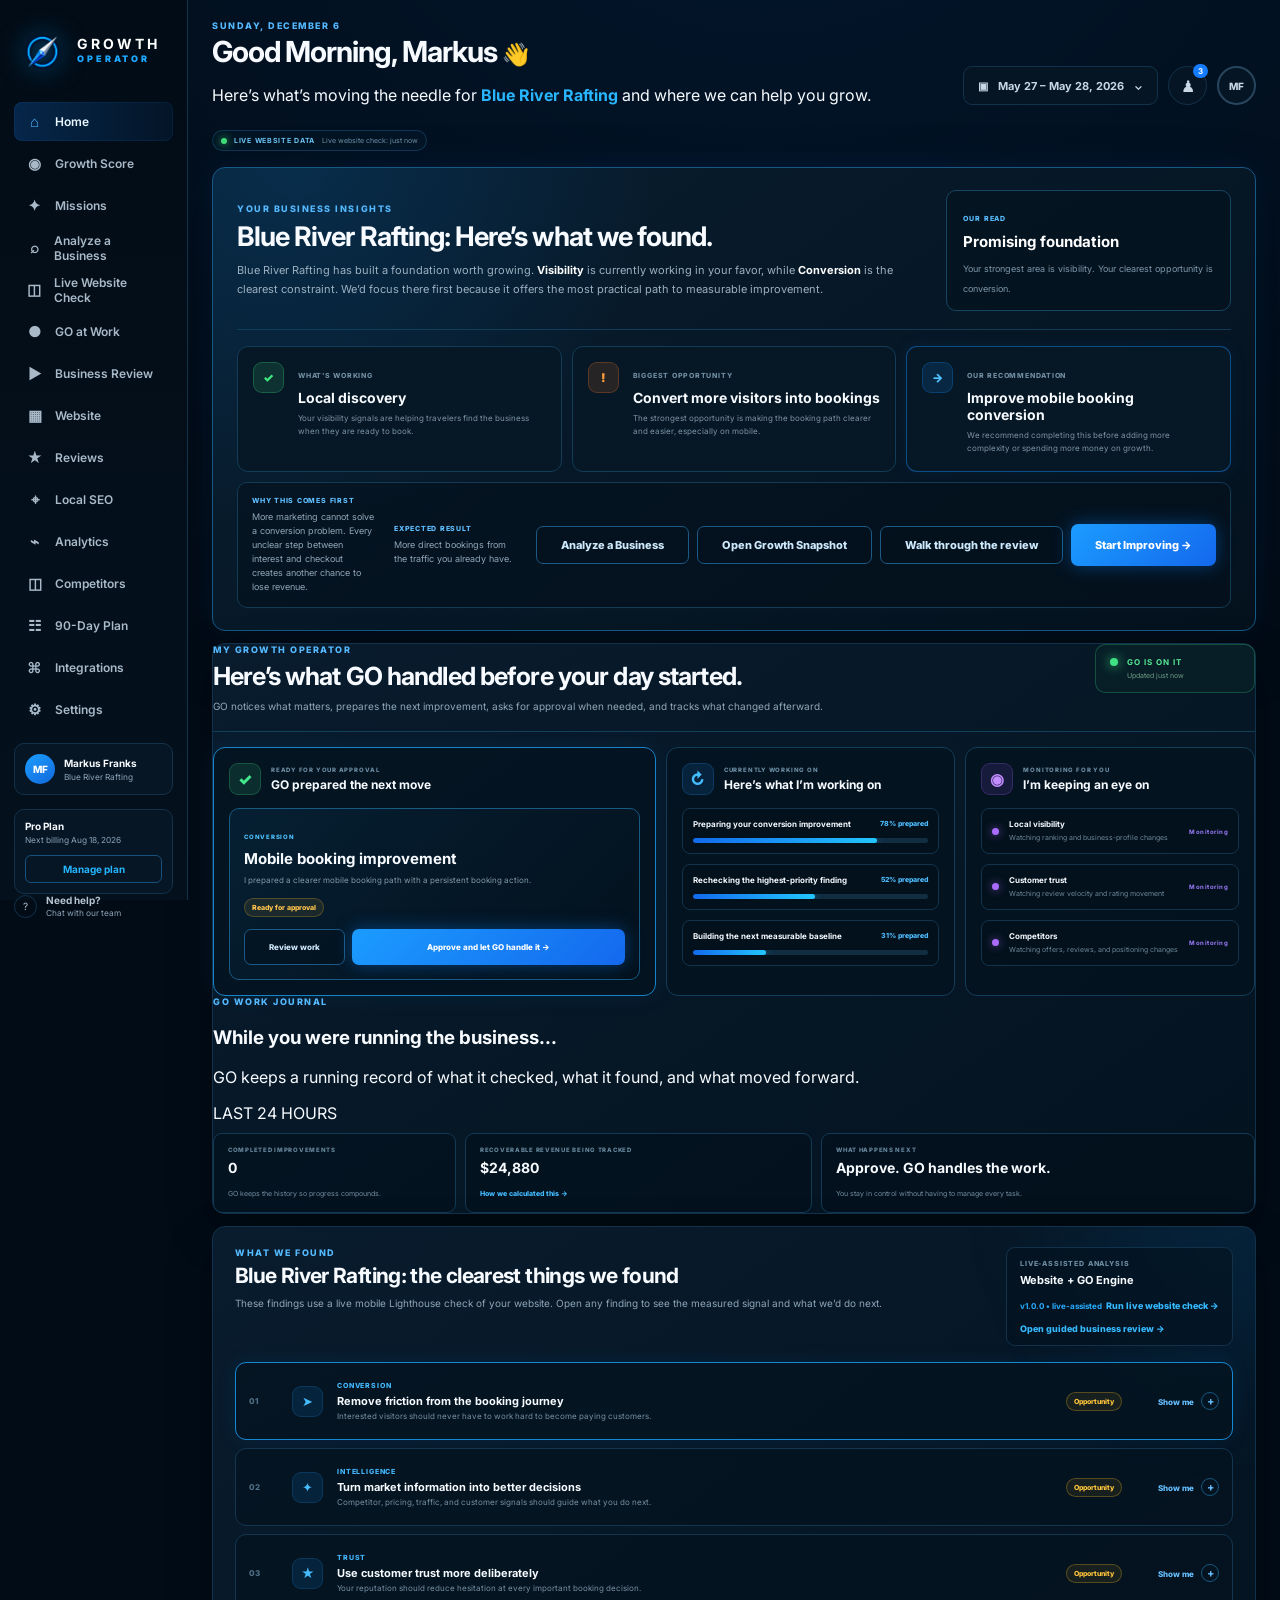
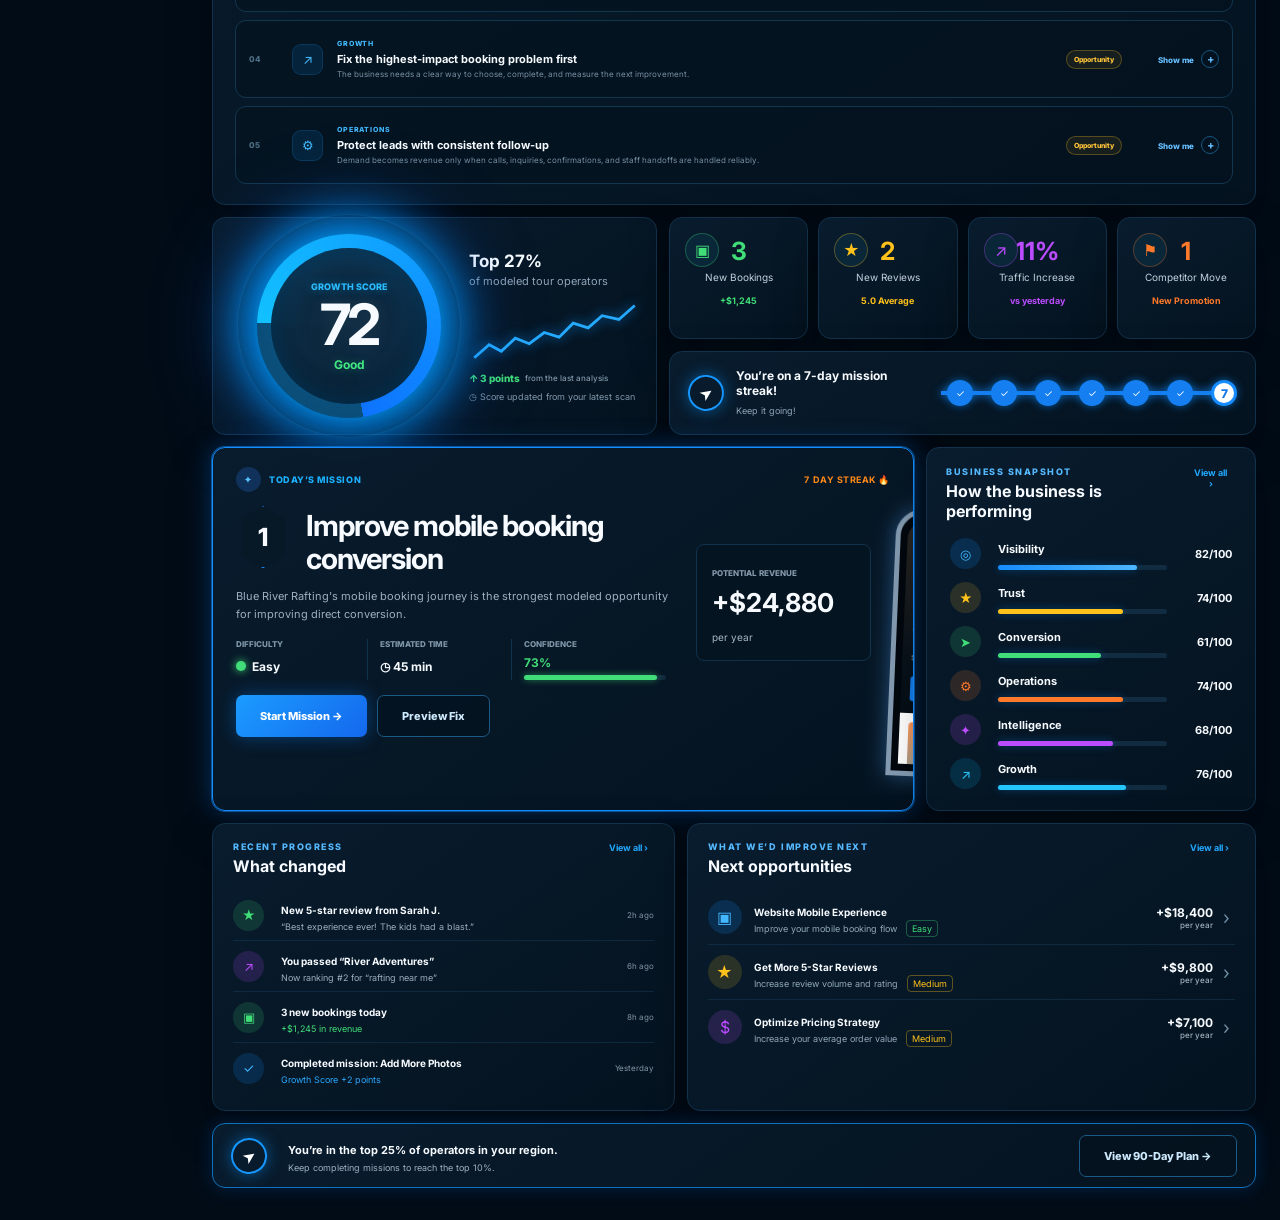
==== commit a52d0bc0: "Show evidence-first six-system Growth Score read" ====
--- a/Pages/dashboard.html
+++ b/Pages/dashboard.html
@@ -92,6 +92,12 @@
       </section>
 
 
+
+      <section class="system-truth card" id="system-truth" hidden>
+        <div class="system-truth-heading"><div><p class="eyebrow">THE SIX GROWTH SYSTEMS</p><h2>What GO can support today</h2><p>Public research can show a strength, concern or next question. A system without enough evidence stays unscored.</p></div><a href="growth-score.html">Open system view →</a></div>
+        <div class="system-truth-grid" id="system-truth-grid"></div>
+        <div class="system-truth-flow"><div><small>CURRENT PRIORITY</small><strong id="truth-priority"></strong></div><div><small>MISSION</small><strong id="truth-mission"></strong></div><div><small>MEASUREMENT</small><strong id="truth-measurement"></strong></div></div>
+      </section>
 
       <section class="go-workbench card" id="go-workbench">
         <div class="go-workbench__header">
@@ -247,6 +253,11 @@
   <div class="toast" id="toast" role="status"></div>
   <script src="../js/intelligence-engine.js"></script>
   <script src="../js/go-engine.js"></script>
+  <script src="../js/research-backed-dashboard.js"></script>
+  <script src="../js/research-scope.js"></script>
+  <script src="../js/mission-outcomes.js"></script>
+  <script src="../js/system-truth.js"></script>
+  <script src="../js/research-experience.js"></script>
   <script src="../js/dashboard.js"></script>
 </body>
 </html>
--- a/styles.css
+++ b/styles.css
@@ -198,4 +198,46 @@
 .dashboard-brand-lockup{gap:9px;margin:0 4px 20px;min-height:64px}.dashboard-brand-mark{width:52px;height:52px;object-fit:contain;filter:drop-shadow(0 0 12px rgba(0,157,255,.55))}.dashboard-brand-type{display:grid;line-height:1;gap:4px}.dashboard-brand-type strong{font-size:13px;letter-spacing:.22em;color:#fff}.dashboard-brand-type small{font-size:9px;letter-spacing:.32em;color:#1da8ff;font-weight:900}
 
 /* Build 023 â€” shared primary brand lockup */
-.dashboard-brand-lockup{display:flex;align-items:center;gap:11px;margin:0 4px 20px;min-height:64px;text-decoration:none}.dashboard-brand-mark{width:48px;height:48px;object-fit:contain;filter:drop-shadow(0 0 13px rgba(0,155,255,.55))}.dashboard-brand-type{display:grid;gap:3px;line-height:1}.dashboard-brand-type strong{font-size:14px;letter-spacing:.22em;color:#fff}.dashboard-brand-type small{font-size:9px;letter-spacing:.32em;color:#1da8ff;font-weight:900}+.dashboard-brand-lockup{display:flex;align-items:center;gap:11px;margin:0 4px 20px;min-height:64px;text-decoration:none}.dashboard-brand-mark{width:48px;height:48px;object-fit:contain;filter:drop-shadow(0 0 13px rgba(0,155,255,.55))}.dashboard-brand-type{display:grid;gap:3px;line-height:1}.dashboard-brand-type strong{font-size:14px;letter-spacing:.22em;color:#fff}.dashboard-brand-type small{font-size:9px;letter-spacing:.32em;color:#1da8ff;font-weight:900}
+.research-mode .go-workbench,.research-mode .summary-grid,.research-mode .mission-layout,.research-mode .lower-grid,.research-mode .plan-banner,.research-mode .sidebar-card.plan-card{display:none!important}
+.research-finding{padding:20px;margin:12px 0;border:1px solid #175985;border-radius:12px;background:#071d2d}
+.research-finding small{display:block;margin:14px 0 5px;color:#64c7f7;font-weight:700;letter-spacing:.07em}
+.research-finding h3{margin:3px 0 9px}.research-finding p{line-height:1.5;color:#b6cad7}.research-finding blockquote{margin:8px 0;padding:10px 14px;border-left:3px solid #62d3b1;background:#092639}.research-finding a{display:block;color:#71caff;overflow-wrap:anywhere;margin:6px 0}
+.research-mode .date-control,.research-mode .top-actions .icon-button,.research-mode .brief-action-stack a[href="operator-analyzer.html"],.research-mode .brief-action-stack a[href="growth-snapshot.html"],.research-mode .brief-action-stack a[href="business-review.html"],.research-mode .findings-summary .review-link,.research-mode .findings-summary .live-check-link,.research-mode .nav-link:not([href="dashboard.html"]):not([href="mission.html"]){display:none!important}
+.research-mode .top-actions .avatar,.research-mode .sidebar-help{display:none!important}
+.research-mode .scan-context>span{background:#7b9db4;box-shadow:none}
+@media(max-width:760px){
+  body.research-mode{min-width:0}
+  .research-mode .app-shell{display:block}
+  .research-mode .sidebar{display:none}
+  .research-mode .main-content{width:100%;padding:16px}
+  .research-mode .topbar{display:block}
+  .research-mode .topbar h1{font-size:25px;overflow-wrap:anywhere}
+  .research-mode .growth-brief{padding:18px}
+  .research-mode .growth-brief__intro,.research-mode .brief-insight-grid,.research-mode .brief-why{grid-template-columns:minmax(0,1fr)}
+  .research-mode .findings-heading{display:block}
+  .research-mode .findings-summary{margin-top:16px}
+  .research-mode .brief-action-stack{display:grid;gap:9px}
+  .research-mode .research-finding{overflow-wrap:anywhere}
+}
+
+/* Dated research system view. Unknown is an explicit product state. */
+.system-truth{padding:22px;margin:14px 0}
+.system-truth[hidden]{display:none!important}
+.system-truth-heading{display:flex;justify-content:space-between;gap:20px;align-items:center}
+.system-truth-heading h2{margin:5px 0;font-size:21px}
+.system-truth-heading p:not(.eyebrow){margin:5px 0 15px;color:#a9bdcb;line-height:1.5}
+.system-truth-heading a,.system-truth-card a{color:#70cfff;text-decoration:none}
+.system-truth-grid{display:grid;grid-template-columns:repeat(3,minmax(0,1fr));gap:10px}
+.system-truth-card{border:1px solid #21465c;border-radius:10px;padding:15px;background:#081c2c;min-width:0}
+.system-truth-card.concern{border-color:#bd8654}.system-truth-card.health{border-color:#438e7e}
+.system-truth-card small,.system-truth-flow small{display:block;color:#7eb7d6;letter-spacing:.1em;font-weight:800;font-size:10px}
+.system-truth-card strong{display:block;margin-top:9px;font-size:15px}
+.system-truth-card p{color:#aabfcb;line-height:1.5;font-size:12px;overflow-wrap:anywhere}
+.system-truth-card a{font-size:11px}
+.system-truth-flow{display:grid;grid-template-columns:repeat(3,minmax(0,1fr));gap:10px;margin-top:12px}
+.system-truth-flow>div{padding:13px;border:1px solid #21465c;border-radius:9px;min-width:0}
+.system-truth-flow strong{display:block;margin-top:8px;font-size:12px;line-height:1.5;overflow-wrap:anywhere}
+.research-mode .nav-link[href="growth-score.html"]{display:flex!important}
+@media(max-width:900px){.system-truth-grid{grid-template-columns:repeat(2,minmax(0,1fr))}}
+@media(max-width:760px){.system-truth-heading{display:block}.system-truth-grid,.system-truth-flow{grid-template-columns:1fr}}
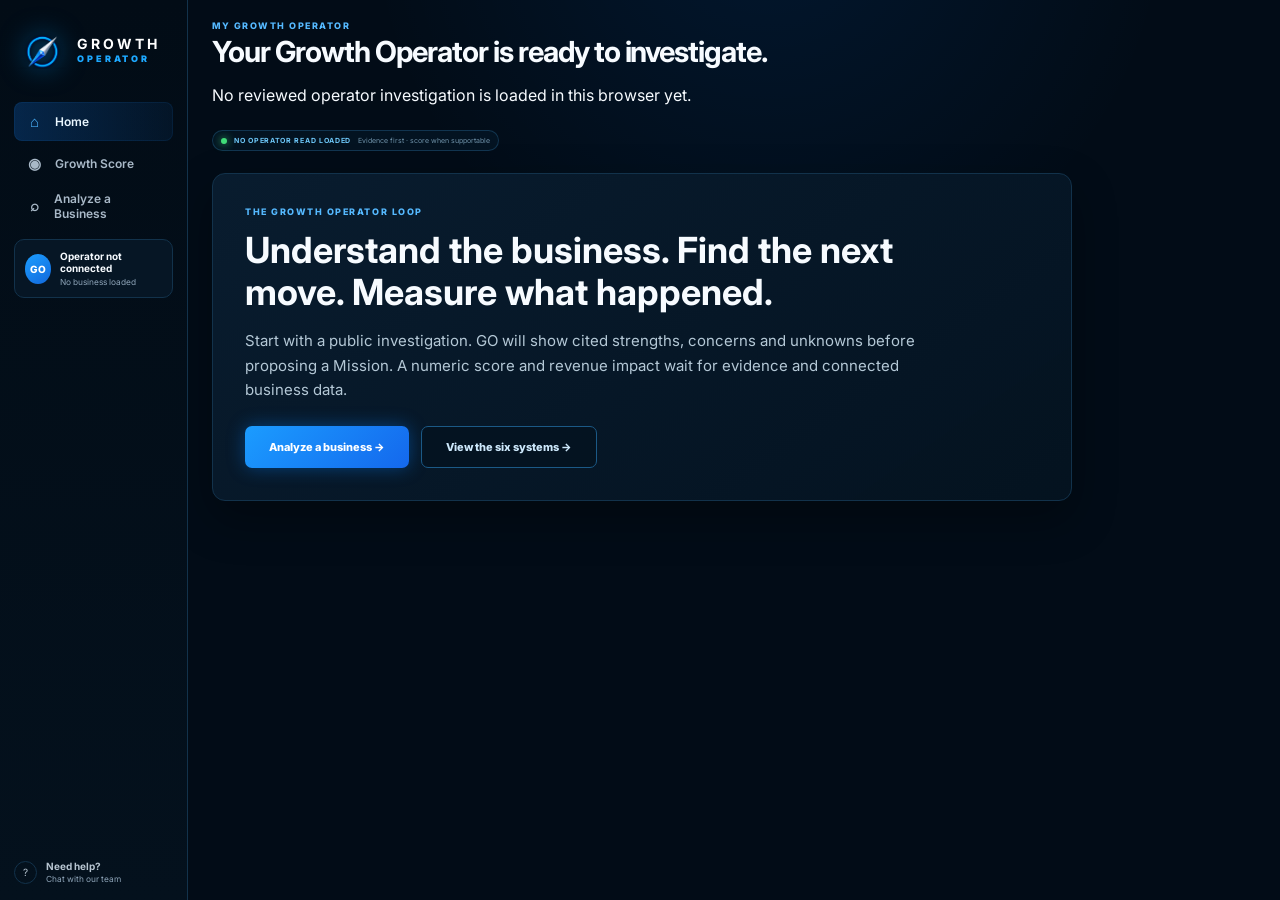
==== commit 99d965b1: "Make dashboard first load evidence honest" ====
--- a/Pages/dashboard.html
+++ b/Pages/dashboard.html
@@ -6,7 +6,7 @@
   <title>Growth Operator — Business Insights</title>
   <link rel="stylesheet" href="../styles.css">
 </head>
-<body>
+<body class="dashboard-pending">
   <div class="app-shell">
     <aside class="sidebar">
       <a class="brand dashboard-brand-lockup" href="dashboard.html" aria-label="Growth Operator home">
@@ -33,8 +33,8 @@
       </nav>
 
       <div class="sidebar-card user-card">
-        <span class="mini-avatar" id="sidebar-avatar">MF</span>
-        <div><strong id="sidebar-owner">Markus Franks</strong><small id="sidebar-business">Blue River Rafting</small></div>
+        <span class="mini-avatar" id="sidebar-avatar">GO</span>
+        <div><strong id="sidebar-owner">Operator not connected</strong><small id="sidebar-business">No business loaded</small></div>
       </div>
       <div class="sidebar-card plan-card"><strong>Pro Plan</strong><small>Next billing Aug 18, 2026</small><button type="button">Manage plan</button></div>
       <div class="sidebar-help"><span>?</span><div><strong>Need help?</strong><small>Chat with our team</small></div></div>
@@ -44,9 +44,9 @@
       <header class="topbar">
         <div>
           <p class="eyebrow" id="today-label">MY GROWTH OPERATOR</p>
-          <h1 id="greeting">Good evening, Markus <span>👋</span></h1>
-          <p id="briefing-line">Here’s what we found and what we’d focus on next.</p>
-          <div class="scan-context" id="scan-context"><span></span><strong>PREVIEW ANALYSIS</strong><small id="scan-time">Just now</small></div>
+          <h1 id="greeting">Growth Operator</h1>
+          <p id="briefing-line">Loading your investigation…</p>
+          <div class="scan-context" id="scan-context"><span></span><strong>CHECKING RESEARCH</strong><small id="scan-time">Evidence first</small></div>
         </div>
         <div class="top-actions">
           <button class="date-control" type="button">▣ <span>May 27 – May 28, 2026</span>⌄</button>
--- a/styles.css
+++ b/styles.css
@@ -203,7 +203,7 @@
 .research-finding{padding:20px;margin:12px 0;border:1px solid #175985;border-radius:12px;background:#071d2d}
 .research-finding small{display:block;margin:14px 0 5px;color:#64c7f7;font-weight:700;letter-spacing:.07em}
 .research-finding h3{margin:3px 0 9px}.research-finding p{line-height:1.5;color:#b6cad7}.research-finding blockquote{margin:8px 0;padding:10px 14px;border-left:3px solid #62d3b1;background:#092639}.research-finding a{display:block;color:#71caff;overflow-wrap:anywhere;margin:6px 0}
-.research-mode .date-control,.research-mode .top-actions .icon-button,.research-mode .brief-action-stack a[href="operator-analyzer.html"],.research-mode .brief-action-stack a[href="growth-snapshot.html"],.research-mode .brief-action-stack a[href="business-review.html"],.research-mode .findings-summary .review-link,.research-mode .findings-summary .live-check-link,.research-mode .nav-link:not([href="dashboard.html"]):not([href="mission.html"]){display:none!important}
+.research-mode .date-control,.research-mode .top-actions .icon-button,.research-mode .brief-action-stack a[href="operator-analyzer.html"],.research-mode .brief-action-stack a[href="growth-snapshot.html"],.research-mode .brief-action-stack a[href="business-review.html"],.research-mode .findings-summary .review-link,.research-mode .findings-summary .live-check-link,.research-mode .nav-link:not([href="dashboard.html"]):not([href="mission.html"]):not([href="growth-score.html"]){display:none!important}
 .research-mode .top-actions .avatar,.research-mode .sidebar-help{display:none!important}
 .research-mode .scan-context>span{background:#7b9db4;box-shadow:none}
 @media(max-width:760px){
@@ -241,3 +241,20 @@
 .research-mode .nav-link[href="growth-score.html"]{display:flex!important}
 @media(max-width:900px){.system-truth-grid{grid-template-columns:repeat(2,minmax(0,1fr))}}
 @media(max-width:760px){.system-truth-heading{display:block}.system-truth-grid,.system-truth-flow{grid-template-columns:1fr}}
+
+/* No research loaded: keep synthetic dashboard state behind explicit demo mode. */
+.dashboard-pending .main-content>section,.dashboard-pending .sidebar-card.plan-card{display:none!important}
+.dashboard-pending .nav-link:not([href="dashboard.html"]):not([href="growth-score.html"]):not([href="operator-analyzer.html"]){display:none!important}
+.dashboard-empty-mode .main-content>section:not(.dashboard-empty),
+.dashboard-empty-mode .sidebar-card.plan-card,
+.dashboard-empty-mode .date-control,
+.dashboard-empty-mode .top-actions .icon-button,
+.dashboard-empty-mode .top-actions .avatar,
+.dashboard-empty-mode .nav-link:not([href="dashboard.html"]):not([href="growth-score.html"]):not([href="operator-analyzer.html"]){display:none!important}
+.dashboard-empty{padding:32px;margin-top:22px;max-width:860px}
+.dashboard-empty h2{font-size:clamp(24px,3vw,36px);line-height:1.18;max-width:700px;margin:12px 0}
+.dashboard-empty>p:not(.eyebrow){font-size:15px;line-height:1.65;color:#b4c8d6;max-width:680px}
+.dashboard-empty-actions{display:flex;flex-wrap:wrap;gap:12px;margin-top:23px}
+.dashboard-empty-actions a{display:inline-flex;align-items:center;justify-content:center;text-decoration:none}
+.dashboard-demo-notice{padding:10px 14px;border:1px solid #d59b50;border-radius:8px;color:#f3ca85;background:#3a2817;font-weight:800;font-size:12px}
+@media(max-width:760px){body.dashboard-empty-mode{min-width:0}.dashboard-empty-mode .app-shell{display:block}.dashboard-empty-mode .sidebar{position:static;width:100%;height:auto}.dashboard-empty-mode .sidebar-help,.dashboard-empty-mode .sidebar-card{display:none}.dashboard-empty-mode .main-content{padding:16px}.dashboard-empty{padding:22px}.dashboard-empty-actions{display:grid}}
